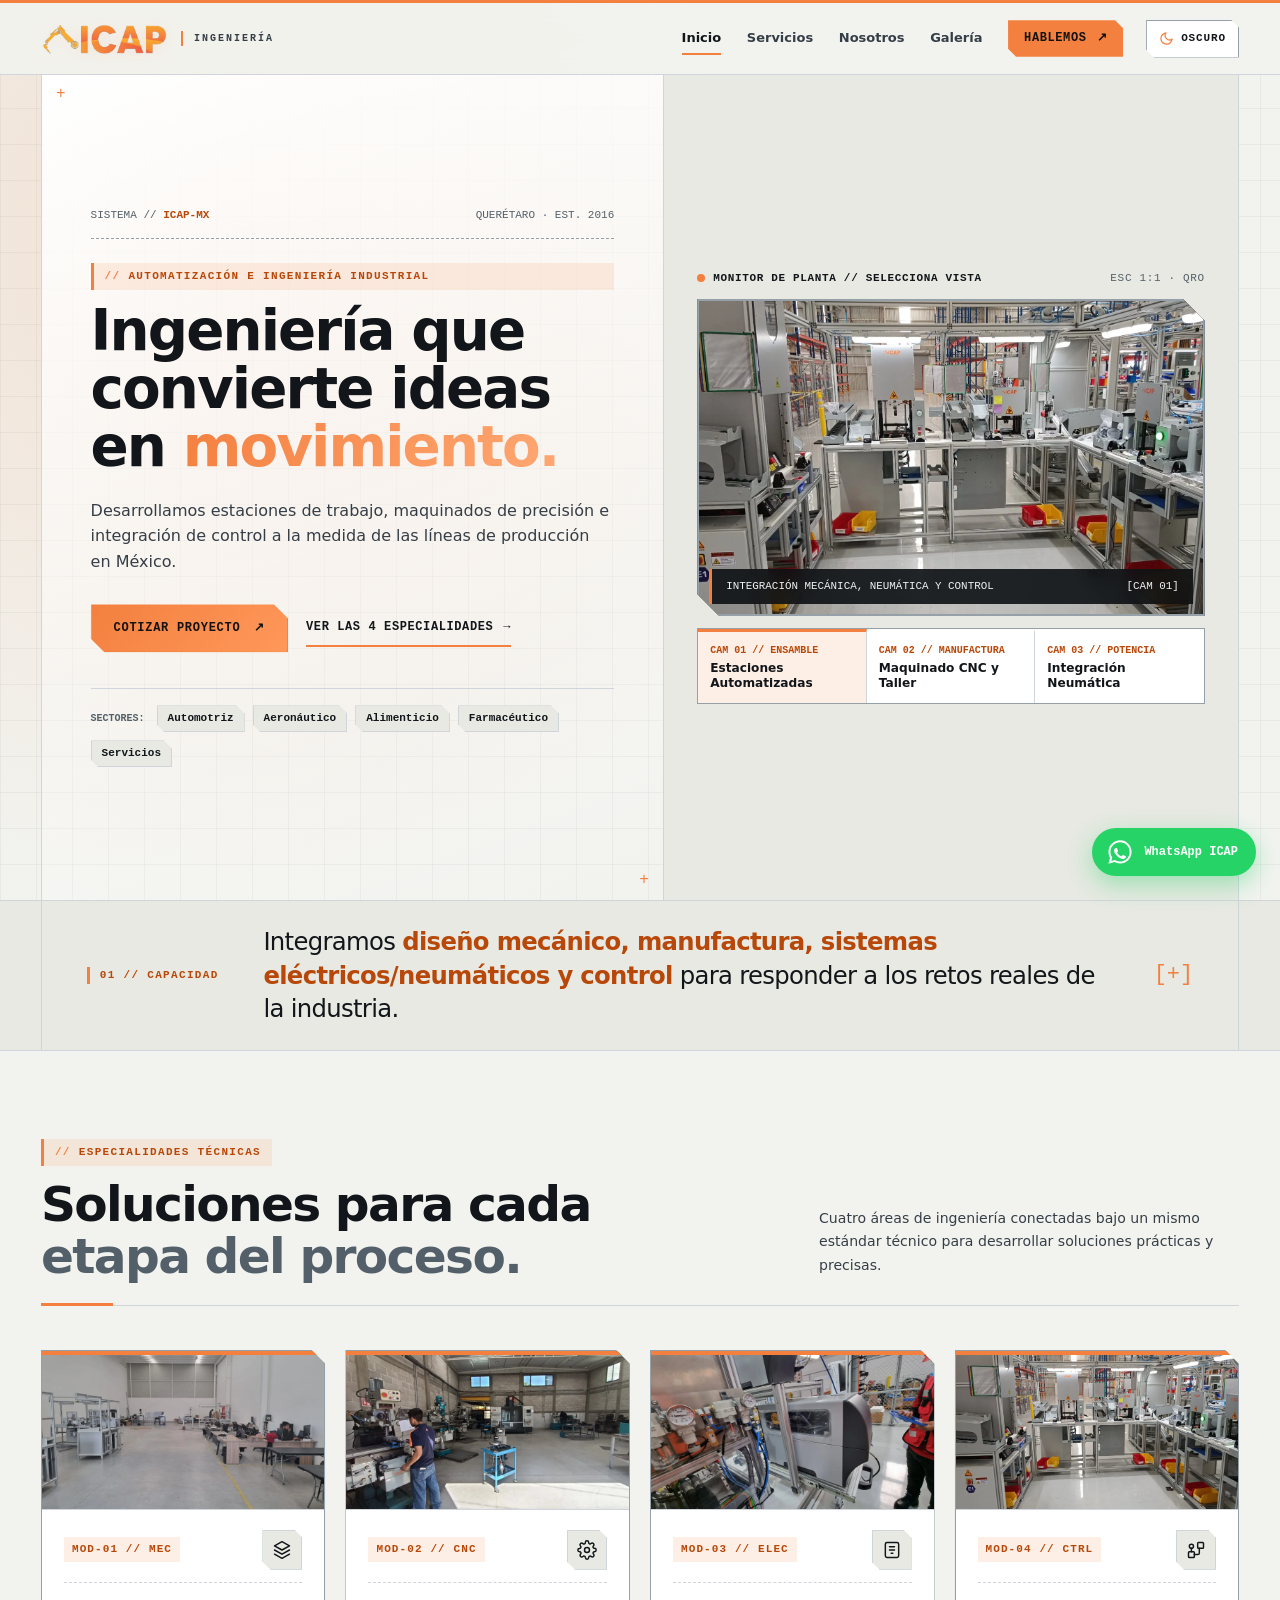
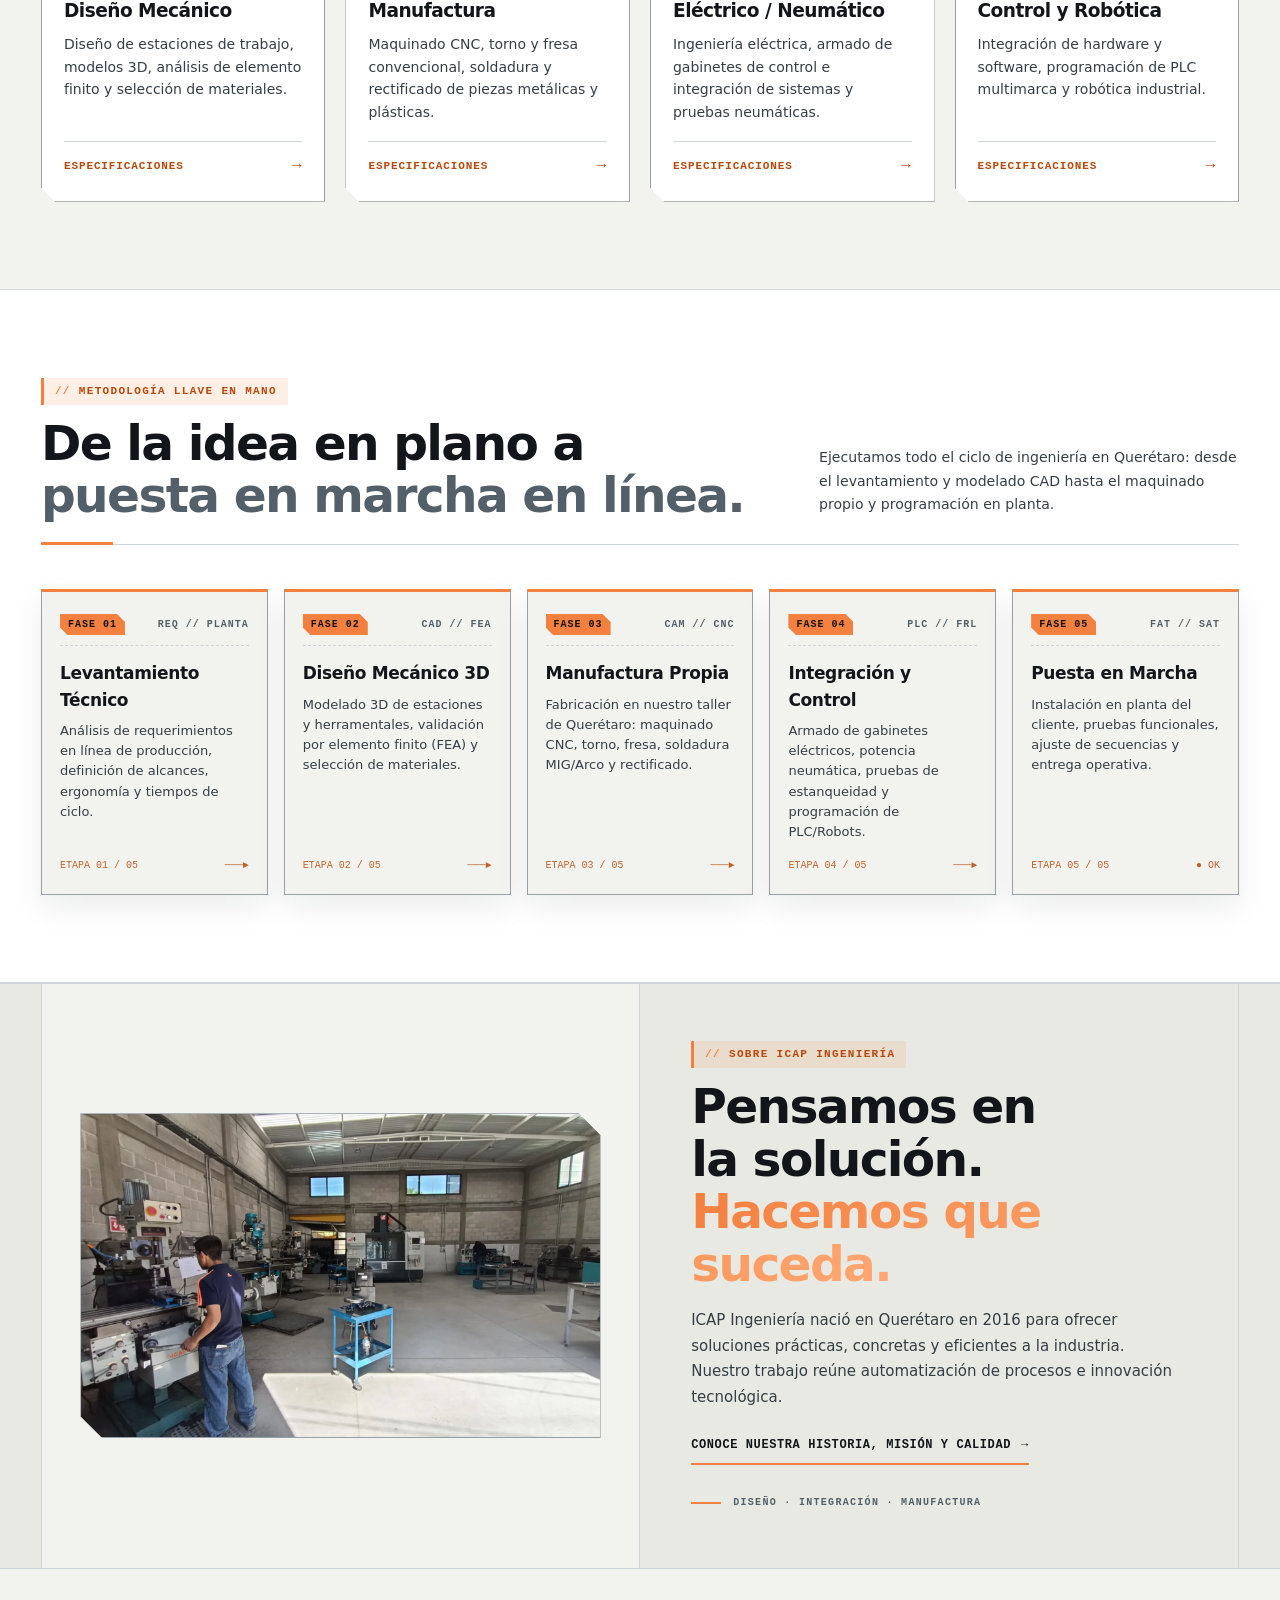
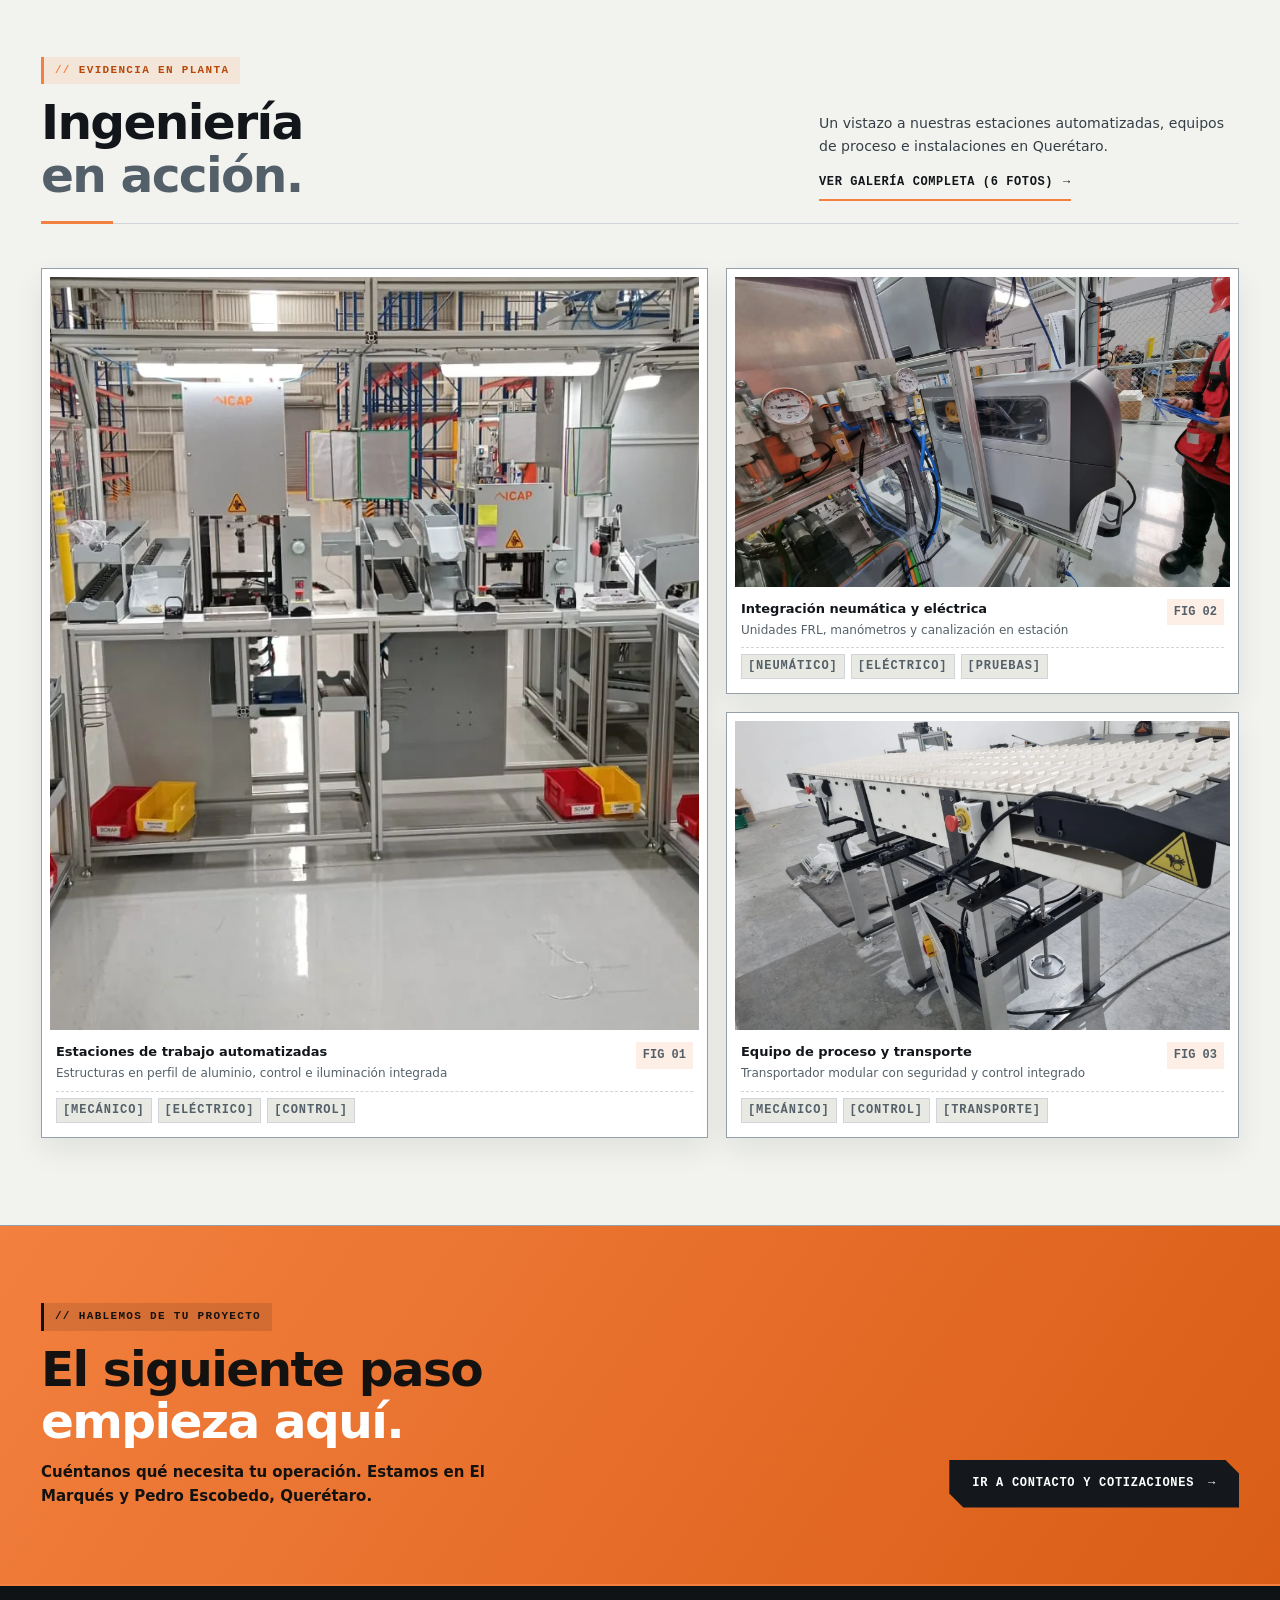
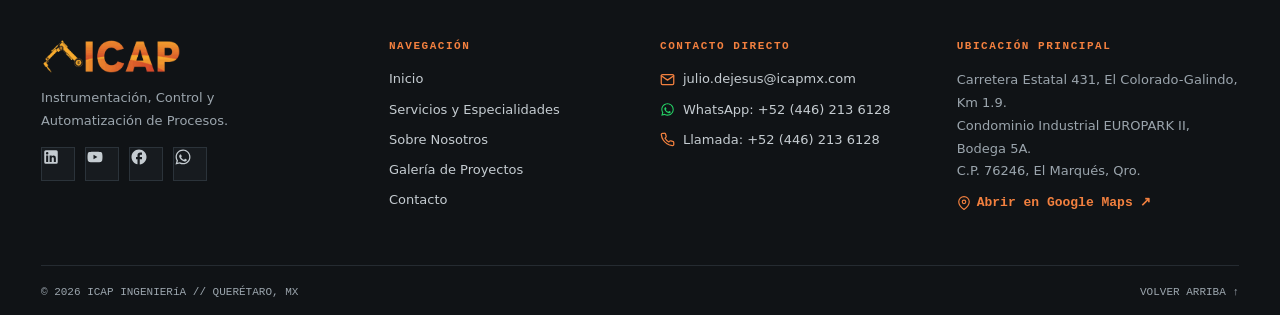
==== maqueta-html/index.html @ e4604167 "feat: reestructuracion completa, tema y plugin wordpress, maqueta html y deploy para github pages" ====
<!doctype html>
<html lang="es-MX" data-theme="light">
<head>
  <meta charset="utf-8">
  <meta name="viewport" content="width=device-width, initial-scale=1">
  <meta name="theme-color" content="#f2f3ef">
  <meta name="description" content="ICAP Ingeniería desarrolla soluciones de automatización e ingeniería industrial en Querétaro: diseño mecánico, manufactura, eléctrico y neumático, y control.">
  <meta property="og:type" content="website">
  <meta property="og:locale" content="es_MX">
  <meta property="og:title" content="ICAP Ingeniería | Automatización e ingeniería industrial">
  <meta property="og:description" content="ICAP Ingeniería desarrolla soluciones de automatización e ingeniería industrial en Querétaro: diseño mecánico, manufactura, eléctrico y neumático, y control.">
  <meta property="og:image" content="../assets/img/taller.webp">
  <title>ICAP Ingeniería | Automatización e ingeniería industrial</title>
  <link rel="icon" type="image/png" sizes="128x128" href="../assets/img/favicon.png?v=2">
  <link rel="shortcut icon" href="../assets/img/favicon.ico?v=2">
  <link rel="apple-touch-icon" sizes="180x180" href="../assets/img/apple-touch-icon.png?v=2">
    <link rel="preload" as="image" href="../assets/img/taller.webp">
    <script>
    (function () {
      try {
        var saved = localStorage.getItem('icap-theme');
        var prefersDark = window.matchMedia('(prefers-color-scheme: dark)').matches;
        var theme = saved === 'dark' || saved === 'light' ? saved : (prefersDark ? 'dark' : 'light');
        document.documentElement.setAttribute('data-theme', theme);
      } catch (e) {}
    })();
  </script>
  <link rel="stylesheet" href="../assets/css/styles.css">
  <script src="../assets/js/script.js" defer></script>
    <script type="application/ld+json">{"@context":"https://schema.org","@graph":[{"@type":"ProfessionalService","@id":"https://icapmx.com/#organization","name":"ICAP Ingeniería S.A. DE C.V.","alternateName":"ICAP Instrumentación, Control y Automatización de Procesos","url":"https://icapmx.com/","logo":"https://icapmx.com/assets/img/ICAP_LOGO_clean.png","image":"https://icapmx.com/assets/img/taller.webp","foundingDate":"2016","email":"julio.dejesus@icapmx.com","telephone":"+524462136128","address":{"@type":"PostalAddress","streetAddress":"Carretera Estatal 431, El Colorado-Galindo, Km 1.9, Condominio Industrial EUROPARK II, Bodega 5A","addressLocality":"El Marqués","addressRegion":"Querétaro","postalCode":"76246","addressCountry":"MX"},"geo":{"@type":"GeoCoordinates","latitude":20.5585749,"longitude":-100.2688614},"department":[{"@type":"LocalBusiness","name":"ICAP Ingeniería — Taller de Maquinados Pedro Escobedo","telephone":"+524462136128","address":{"@type":"PostalAddress","addressLocality":"Pedro Escobedo","addressRegion":"Querétaro","addressCountry":"MX"},"geo":{"@type":"GeoCoordinates","latitude":20.490902,"longitude":-100.185883}}],"sameAs":["https://mx.linkedin.com/company/icap-ingenier%C3%ADa-mx","https://www.youtube.com/@icapmx9679","https://www.facebook.com/ICAP.Queretaro/"],"knowsAbout":["Diseño Mecánico Industrial","Análisis de Elemento Finito (FEA)","Maquinado CNC y Convencional","Ingeniería Eléctrica y Neumática","Programación de PLC y Robótica Industrial"]}]}</script>
</head>
<body>
  <a class="skip-link" href="#contenido">Ir al contenido principal</a>

  <header class="site-header" id="site-header">
    <div class="shell header-inner">
      <a class="brand" href="index.html" aria-label="ICAP Ingeniería, ir al inicio">
        <img src="../assets/img/ICAP_LOGO_clean.png" width="389" height="95" alt="ICAP">
        <span>INGENIERÍA</span>
      </a>
      <div class="header-controls">
        <nav class="main-nav" id="nav-principal" aria-label="Navegación principal">
          <a href="index.html" aria-current="page">Inicio</a>
          <a href="servicios.html">Servicios</a>
          <a href="nosotros.html">Nosotros</a>
          <a href="galeria.html">Galería</a>
          <a class="nav-contact" href="contacto.html">Hablemos <span aria-hidden="true">↗</span></a>
        </nav>
        <button class="theme-toggle" id="theme-toggle" type="button" aria-label="Cambiar modo de color" aria-pressed="false">
          <svg class="theme-icon-sun" viewBox="0 0 24 24" fill="none" stroke-width="2" stroke-linecap="round" stroke-linejoin="round" aria-hidden="true">
            <circle cx="12" cy="12" r="5"></circle>
            <line x1="12" y1="1" x2="12" y2="3"></line>
            <line x1="12" y1="21" x2="12" y2="23"></line>
            <line x1="4.22" y1="4.22" x2="5.64" y2="5.64"></line>
            <line x1="18.36" y1="18.36" x2="19.78" y2="19.78"></line>
            <line x1="1" y1="12" x2="3" y2="12"></line>
            <line x1="21" y1="12" x2="23" y2="12"></line>
            <line x1="4.22" y1="19.78" x2="5.64" y2="18.36"></line>
            <line x1="18.36" y1="5.64" x2="19.78" y2="4.22"></line>
          </svg>
          <svg class="theme-icon-moon" viewBox="0 0 24 24" fill="none" stroke-width="2" stroke-linecap="round" stroke-linejoin="round" aria-hidden="true">
            <path d="M21 12.79A9 9 0 1 1 11.21 3 7 7 0 0 0 21 12.79z"></path>
          </svg>
          <span id="theme-label">Oscuro</span>
        </button>
        <button class="menu-toggle" type="button" aria-controls="nav-principal" aria-expanded="false" aria-label="Abrir menú de navegación">
          <span></span><span></span><span></span>
        </button>
      </div>
    </div>
  </header>

  <main id="contenido">
    <section class="hero" id="inicio" aria-labelledby="hero-title">
      <div class="shell hero-grid-shell">
        <div class="hero-content">
          <div class="hero-meta-bar" aria-hidden="true">
            <span>SISTEMA // <strong>ICAP-MX</strong></span>
            <span>QUERÉTARO · EST. 2016</span>
          </div>
          <p class="eyebrow">AUTOMATIZACIÓN E INGENIERÍA INDUSTRIAL</p>
          <h1 id="hero-title">Ingeniería que<br>convierte ideas<br>en <em>movimiento.</em></h1>
          <p class="hero-lead">Desarrollamos estaciones de trabajo, maquinados de precisión e integración de control a la medida de las líneas de producción en México.</p>
          <div class="hero-actions">
            <a class="button button-orange" href="contacto.html">Cotizar proyecto <span aria-hidden="true">↗</span></a>
            <a class="text-link" href="servicios.html">Ver las 4 especialidades <span aria-hidden="true">→</span></a>
          </div>
          <div class="hero-sector-chips" aria-label="Sectores industriales atendidos">
            <span>SECTORES:</span>
                          <strong class="sector-chip">Automotriz</strong>
                          <strong class="sector-chip">Aeronáutico</strong>
                          <strong class="sector-chip">Alimenticio</strong>
                          <strong class="sector-chip">Farmacéutico</strong>
                          <strong class="sector-chip">Servicios</strong>
                      </div>
        </div>

        <div class="hero-viewport">
          <div class="viewport-header" aria-hidden="true">
            <span class="viewport-status">MONITOR DE PLANTA // SELECCIONA VISTA</span>
            <span>ESC 1:1 · QRO</span>
          </div>
          <div class="viewport-frame">
            <img id="hero-viewport-img" src="../assets/img/taller.webp" width="1599" height="899" fetchpriority="high" alt="Línea de estaciones de trabajo automatizadas desarrolladas por ICAP Ingeniería">
            <div class="viewport-overlay-tag" aria-hidden="true">
              <span id="hero-viewport-caption">INTEGRACIÓN MECÁNICA, NEUMÁTICA Y CONTROL</span>
              <span id="hero-viewport-code">[CAM 01]</span>
            </div>
          </div>
          <div class="viewport-specs" role="tablist" aria-label="Cambiar fotografía del visor principal">
            <button type="button" class="viewport-spec-item is-active" data-hero-src="../assets/img/taller.webp" data-hero-caption="INTEGRACIÓN MECÁNICA, NEUMÁTICA Y CONTROL" data-hero-code="[CAM 01]">
              <span>CAM 01 // ENSAMBLE</span>
              <strong>Estaciones Automatizadas</strong>
            </button>
            <button type="button" class="viewport-spec-item" data-hero-src="../assets/img/IngenieriaAutomatizacion.webp" data-hero-caption="TALLER DE MAQUINADOS CNC Y CONVENCIONAL" data-hero-code="[CAM 02]">
              <span>CAM 02 // MANUFACTURA</span>
              <strong>Maquinado CNC y Taller</strong>
            </button>
            <button type="button" class="viewport-spec-item" data-hero-src="../assets/img/IngenieriaManufactura.webp" data-hero-caption="UNIDADES DE MANTENIMIENTO Y PRUEBAS NEUMÁTICAS" data-hero-code="[CAM 03]">
              <span>CAM 03 // POTENCIA</span>
              <strong>Integración Neumática</strong>
            </button>
          </div>
        </div>
      </div>
    </section>

    <section class="intro-band" aria-label="Presentación">
      <div class="shell intro-band-inner">
        <span class="section-index">01 // CAPACIDAD</span>
        <p>Integramos <strong>diseño mecánico, manufactura, sistemas eléctricos/neumáticos y control</strong> para responder a los retos reales de la industria.</p>
        <span class="intro-mark" aria-hidden="true">[+]</span>
      </div>
    </section>

    <section class="section services" id="servicios" aria-labelledby="services-title">
      <div class="shell">
        <div class="section-heading">
          <div>
            <p class="eyebrow">ESPECIALIDADES TÉCNICAS</p>
            <h2 id="services-title">Soluciones para cada<br><span>etapa del proceso.</span></h2>
          </div>
          <p>Cuatro áreas de ingeniería conectadas bajo un mismo estándar técnico para desarrollar soluciones prácticas y precisas.</p>
        </div>

        <div class="service-grid">
                    <article class="service-card">
            <div class="service-card-thumb">
              <img src="../assets/img/IngenieriaMecanica.webp" width="800" height="450" loading="lazy" alt="Nave de ingeniería y diseño de estaciones de trabajo en ICAP">
            </div>
            <div class="service-card-body">
              <div class="service-card-top">
                <span class="service-number">MOD-01 // MEC</span>
                <span class="service-icon" aria-hidden="true">
                  <svg viewBox="0 0 24 24" width="20" height="20" fill="none" stroke="currentColor" stroke-width="1.75" stroke-linecap="round" stroke-linejoin="round">
                    <path d="M12 2L3 7l9 5 9-5-9-5z"/><path d="M3 17l9 5 9-5"/><path d="M3 12l9 5 9-5"/>                  </svg>
                </span>
              </div>
              <h3>Diseño Mecánico</h3>
              <p>Diseño de estaciones de trabajo, modelos 3D, análisis de elemento finito y selección de materiales.</p>
              <a class="service-link" href="servicios.html#mecanico" aria-label="Ver detalles de Diseño Mecánico">
                <span>Especificaciones</span>
                <span class="card-arrow" aria-hidden="true">→</span>
              </a>
            </div>
          </article>
                    <article class="service-card">
            <div class="service-card-thumb">
              <img src="../assets/img/IngenieriaAutomatizacion.webp" width="800" height="450" loading="lazy" alt="Taller de maquinados de ICAP con equipos CNC y convencionales">
            </div>
            <div class="service-card-body">
              <div class="service-card-top">
                <span class="service-number">MOD-02 // CNC</span>
                <span class="service-icon" aria-hidden="true">
                  <svg viewBox="0 0 24 24" width="20" height="20" fill="none" stroke="currentColor" stroke-width="1.75" stroke-linecap="round" stroke-linejoin="round">
                    <circle cx="12" cy="12" r="3"/><path d="M19.4 15a1.65 1.65 0 0 0 .33 1.82l.06.06a2 2 0 1 1-2.83 2.83l-.06-.06a1.65 1.65 0 0 0-1.82-.33 1.65 1.65 0 0 0-1 1.51V21a2 2 0 1 1-4 0v-.09A1.65 1.65 0 0 0 9 19.4a1.65 1.65 0 0 0-1.82.33l-.06.06a2 2 0 1 1-2.83-2.83l.06-.06a1.65 1.65 0 0 0 .33-1.82 1.65 1.65 0 0 0-1.51-1H3a2 2 0 1 1 0-4h.09A1.65 1.65 0 0 0 4.6 9a1.65 1.65 0 0 0-.33-1.82l-.06-.06a2 2 0 1 1 2.83-2.83l.06.06a1.65 1.65 0 0 0 1.82.33H9a1.65 1.65 0 0 0 1-1.51V3a2 2 0 1 1 4 0v.09a1.65 1.65 0 0 0 1 1.51 1.65 1.65 0 0 0 1.82-.33l.06-.06a2 2 0 1 1 2.83 2.83l-.06.06a1.65 1.65 0 0 0-.33 1.82V9c.26.6.77 1.05 1.51 1H21a2 2 0 1 1 0 4h-.09c-.74.05-1.25.4-1.51 1z"/>                  </svg>
                </span>
              </div>
              <h3>Manufactura</h3>
              <p>Maquinado CNC, torno y fresa convencional, soldadura y rectificado de piezas metálicas y plásticas.</p>
              <a class="service-link" href="servicios.html#manufactura" aria-label="Ver detalles de Manufactura">
                <span>Especificaciones</span>
                <span class="card-arrow" aria-hidden="true">→</span>
              </a>
            </div>
          </article>
                    <article class="service-card">
            <div class="service-card-thumb">
              <img src="../assets/img/IngenieriaManufactura.webp" width="800" height="450" loading="lazy" alt="Integración neumática y eléctrica con manómetros y unidades de mantenimiento">
            </div>
            <div class="service-card-body">
              <div class="service-card-top">
                <span class="service-number">MOD-03 // ELEC</span>
                <span class="service-icon" aria-hidden="true">
                  <svg viewBox="0 0 24 24" width="20" height="20" fill="none" stroke="currentColor" stroke-width="1.75" stroke-linecap="round" stroke-linejoin="round">
                    <rect x="4" y="3" width="16" height="18" rx="2"/><path d="M9 8h6"/><path d="M9 12h6"/><path d="M11 16h2"/>                  </svg>
                </span>
              </div>
              <h3>Eléctrico / Neumático</h3>
              <p>Ingeniería eléctrica, armado de gabinetes de control e integración de sistemas y pruebas neumáticas.</p>
              <a class="service-link" href="servicios.html#electrico" aria-label="Ver detalles de Eléctrico / Neumático">
                <span>Especificaciones</span>
                <span class="card-arrow" aria-hidden="true">→</span>
              </a>
            </div>
          </article>
                    <article class="service-card">
            <div class="service-card-thumb">
              <img src="../assets/img/taller.webp" width="800" height="450" loading="lazy" alt="Línea de estaciones automatizadas con paneles de control ICAP">
            </div>
            <div class="service-card-body">
              <div class="service-card-top">
                <span class="service-number">MOD-04 // CTRL</span>
                <span class="service-icon" aria-hidden="true">
                  <svg viewBox="0 0 24 24" width="20" height="20" fill="none" stroke="currentColor" stroke-width="1.75" stroke-linecap="round" stroke-linejoin="round">
                    <rect x="3" y="14" width="7" height="7" rx="1"/><rect x="14" y="3" width="7" height="7" rx="1"/><path d="M10 17.5h4a2 2 0 0 0 2-2V10"/><circle cx="6.5" cy="7.5" r="2.5"/><path d="M6.5 10v4"/>                  </svg>
                </span>
              </div>
              <h3>Control y Robótica</h3>
              <p>Integración de hardware y software, programación de PLC multimarca y robótica industrial.</p>
              <a class="service-link" href="servicios.html#control" aria-label="Ver detalles de Control y Robótica">
                <span>Especificaciones</span>
                <span class="card-arrow" aria-hidden="true">→</span>
              </a>
            </div>
          </article>
                  </div>
      </div>
    </section>

    <section class="section process-section" id="proceso" aria-labelledby="process-title">
      <div class="shell">
        <div class="section-heading">
          <div>
            <p class="eyebrow">METODOLOGÍA LLAVE EN MANO</p>
            <h2 id="process-title">De la idea en plano a<br><span>puesta en marcha en línea.</span></h2>
          </div>
          <p>Ejecutamos todo el ciclo de ingeniería en Querétaro: desde el levantamiento y modelado CAD hasta el maquinado propio y programación en planta.</p>
        </div>

        <div class="process-timeline">
                    <article class="process-step">
            <div>
              <div class="process-step-meta">
                <span class="process-step-num">FASE 01</span>
                <span class="process-step-code">REQ // PLANTA</span>
              </div>
              <h3>Levantamiento Técnico</h3>
              <p>Análisis de requerimientos en línea de producción, definición de alcances, ergonomía y tiempos de ciclo.</p>
            </div>
            <div class="process-step-connector" aria-hidden="true">
              <span>ETAPA 01 / 05</span>
              <span>───►</span>
            </div>
          </article>
                    <article class="process-step">
            <div>
              <div class="process-step-meta">
                <span class="process-step-num">FASE 02</span>
                <span class="process-step-code">CAD // FEA</span>
              </div>
              <h3>Diseño Mecánico 3D</h3>
              <p>Modelado 3D de estaciones y herramentales, validación por elemento finito (FEA) y selección de materiales.</p>
            </div>
            <div class="process-step-connector" aria-hidden="true">
              <span>ETAPA 02 / 05</span>
              <span>───►</span>
            </div>
          </article>
                    <article class="process-step">
            <div>
              <div class="process-step-meta">
                <span class="process-step-num">FASE 03</span>
                <span class="process-step-code">CAM // CNC</span>
              </div>
              <h3>Manufactura Propia</h3>
              <p>Fabricación en nuestro taller de Querétaro: maquinado CNC, torno, fresa, soldadura MIG/Arco y rectificado.</p>
            </div>
            <div class="process-step-connector" aria-hidden="true">
              <span>ETAPA 03 / 05</span>
              <span>───►</span>
            </div>
          </article>
                    <article class="process-step">
            <div>
              <div class="process-step-meta">
                <span class="process-step-num">FASE 04</span>
                <span class="process-step-code">PLC // FRL</span>
              </div>
              <h3>Integración y Control</h3>
              <p>Armado de gabinetes eléctricos, potencia neumática, pruebas de estanqueidad y programación de PLC/Robots.</p>
            </div>
            <div class="process-step-connector" aria-hidden="true">
              <span>ETAPA 04 / 05</span>
              <span>───►</span>
            </div>
          </article>
                    <article class="process-step">
            <div>
              <div class="process-step-meta">
                <span class="process-step-num">FASE 05</span>
                <span class="process-step-code">FAT // SAT</span>
              </div>
              <h3>Puesta en Marcha</h3>
              <p>Instalación en planta del cliente, pruebas funcionales, ajuste de secuencias y entrega operativa.</p>
            </div>
            <div class="process-step-connector" aria-hidden="true">
              <span>ETAPA 05 / 05</span>
              <span>● OK</span>
            </div>
          </article>
                  </div>
      </div>
    </section>

    <section class="about" id="nosotros" aria-labelledby="about-title">
      <div class="shell about-top">
        <div class="about-photo">
          <img src="../assets/img/IngenieriaAutomatizacion.webp" width="1600" height="1200" loading="lazy" alt="Área de maquinados de ICAP con equipo y personal en operación">
        </div>
        <div class="about-copy">
          <p class="eyebrow">SOBRE ICAP INGENIERÍA</p>
          <h2 id="about-title">Pensamos en<br>la solución.<br><em>Hacemos que suceda.</em></h2>
          <p>ICAP Ingeniería nació en Querétaro en 2016 para ofrecer soluciones prácticas, concretas y eficientes a la industria. Nuestro trabajo reúne automatización de procesos e innovación tecnológica.</p>
          <a class="text-link" href="nosotros.html">Conoce nuestra historia, misión y calidad <span aria-hidden="true">→</span></a>
          <div class="about-detail" aria-hidden="true">
            <span class="detail-line"></span>
            <span>DISEÑO · INTEGRACIÓN · MANUFACTURA</span>
          </div>
        </div>
      </div>
    </section>

    <section class="section gallery" id="galeria" aria-labelledby="gallery-title">
      <div class="shell">
        <div class="section-heading gallery-heading">
          <div>
            <p class="eyebrow">EVIDENCIA EN PLANTA</p>
            <h2 id="gallery-title">Ingeniería<br><span>en acción.</span></h2>
          </div>
          <div>
            <p>Un vistazo a nuestras estaciones automatizadas, equipos de proceso e instalaciones en Querétaro.</p>
            <a class="text-link" href="galeria.html">Ver galería completa (6 fotos) <span aria-hidden="true">→</span></a>
          </div>
        </div>

        <div class="gallery-grid gallery-grid-preview">
                    <figure class="gallery-item gallery-feature">
            <a href="galeria.html" class="gallery-trigger" aria-label="Ver en galería: Estaciones de trabajo automatizadas">
              <img src="../assets/img/taller.webp" width="1600" height="1200" loading="lazy" alt="Línea de estaciones automatizadas con estructuras de aluminio y paneles de control ICAP">
              <span class="gallery-zoom-badge" aria-hidden="true">ABRIR GALERÍA →</span>
            </a>
            <figcaption>
              <div class="gallery-caption-top">
                <div>
                  <strong>Estaciones de trabajo automatizadas</strong>
                  <span>Estructuras en perfil de aluminio, control e iluminación integrada</span>
                </div>
                <span class="gallery-count">FIG 01</span>
              </div>
                            <div class="gallery-tags" aria-label="Especialidades aplicadas">
                                  <span class="gallery-tag">[MECÁNICO]</span>
                                  <span class="gallery-tag">[ELÉCTRICO]</span>
                                  <span class="gallery-tag">[CONTROL]</span>
                              </div>
                          </figcaption>
          </figure>
                    <figure class="gallery-item">
            <a href="galeria.html" class="gallery-trigger" aria-label="Ver en galería: Integración neumática y eléctrica">
              <img src="../assets/img/IngenieriaManufactura.webp" width="1600" height="1200" loading="lazy" alt="Detalle de estación industrial con manómetros, unidades de mantenimiento neumático y cableado estructurado">
              <span class="gallery-zoom-badge" aria-hidden="true">ABRIR GALERÍA →</span>
            </a>
            <figcaption>
              <div class="gallery-caption-top">
                <div>
                  <strong>Integración neumática y eléctrica</strong>
                  <span>Unidades FRL, manómetros y canalización en estación</span>
                </div>
                <span class="gallery-count">FIG 02</span>
              </div>
                            <div class="gallery-tags" aria-label="Especialidades aplicadas">
                                  <span class="gallery-tag">[NEUMÁTICO]</span>
                                  <span class="gallery-tag">[ELÉCTRICO]</span>
                                  <span class="gallery-tag">[PRUEBAS]</span>
                              </div>
                          </figcaption>
          </figure>
                    <figure class="gallery-item">
            <a href="galeria.html" class="gallery-trigger" aria-label="Ver en galería: Equipo de proceso y transporte">
              <img src="../assets/img/galeria-5.webp" width="1600" height="1200" loading="lazy" alt="Banda transportadora industrial con paro de emergencia y gabinete inferior fotografiada en planta">
              <span class="gallery-zoom-badge" aria-hidden="true">ABRIR GALERÍA →</span>
            </a>
            <figcaption>
              <div class="gallery-caption-top">
                <div>
                  <strong>Equipo de proceso y transporte</strong>
                  <span>Transportador modular con seguridad y control integrado</span>
                </div>
                <span class="gallery-count">FIG 03</span>
              </div>
                            <div class="gallery-tags" aria-label="Especialidades aplicadas">
                                  <span class="gallery-tag">[MECÁNICO]</span>
                                  <span class="gallery-tag">[CONTROL]</span>
                                  <span class="gallery-tag">[TRANSPORTE]</span>
                              </div>
                          </figcaption>
          </figure>
                  </div>
      </div>
    </section>

    <section class="cta-banner" aria-labelledby="cta-title">
      <div class="shell cta-banner-inner">
        <div>
          <p class="eyebrow">HABLEMOS DE TU PROYECTO</p>
          <h2 id="cta-title">El siguiente paso<br><em>empieza aquí.</em></h2>
          <p>Cuéntanos qué necesita tu operación. Estamos en El Marqués y Pedro Escobedo, Querétaro.</p>
        </div>
        <a class="button button-dark" href="contacto.html">Ir a Contacto y Cotizaciones <span aria-hidden="true">→</span></a>
      </div>
    </section>
  </main>

  <footer class="site-footer">
    <div class="shell footer-main">
      <div class="footer-brand">
        <img src="../assets/img/ICAP_LOGO_clean.png" width="389" height="95" loading="lazy" alt="ICAP Ingeniería">
        <p>Instrumentación, Control y<br>Automatización de Procesos.</p>
        <div class="footer-socials" aria-label="Redes sociales y canales oficiales de ICAP">
          <a href="https://mx.linkedin.com/company/icap-ingenier%C3%ADa-mx" target="_blank" rel="noopener noreferrer" aria-label="LinkedIn de ICAP Ingeniería" title="LinkedIn">
            <svg viewBox="0 0 24 24" width="18" height="18" fill="currentColor" aria-hidden="true"><path d="M19 3a2 2 0 0 1 2 2v14a2 2 0 0 1-2 2H5a2 2 0 0 1-2-2V5a2 2 0 0 1 2-2h14m-.5 15.5v-5.3a3.26 3.26 0 0 0-3.26-3.26c-.85 0-1.84.52-2.28 1.3v-1.11h-2.79v8.37h2.79v-4.93c0-.77.62-1.4 1.39-1.4a1.4 1.4 0 0 1 1.4 1.4v4.93h2.75M6.88 8.56a1.68 1.68 0 0 0 1.68-1.68c0-.93-.75-1.69-1.68-1.69a1.69 1.69 0 0 0-1.69 1.69c0 .93.76 1.68 1.69 1.68m1.39 9.94v-8.37H5.5v8.37h2.77z"/></svg>
          </a>
          <a href="https://www.youtube.com/@icapmx9679" target="_blank" rel="noopener noreferrer" aria-label="Canal de YouTube de ICAP Ingeniería" title="YouTube">
            <svg viewBox="0 0 24 24" width="18" height="18" fill="currentColor" aria-hidden="true"><path d="M21.58 7.19a2.5 2.5 0 0 0-1.76-1.77C18.26 5 12 5 12 5s-6.26 0-7.82.42A2.5 2.5 0 0 0 2.42 7.2 26.24 26.24 0 0 0 2 12a26.24 26.24 0 0 0 .42 4.81 2.5 2.5 0 0 0 1.76 1.77C5.74 19 12 19 12 19s6.26 0 7.82-.42a2.5 2.5 0 0 0 1.76-1.77c.28-1.57.42-3.19.42-4.81 0-1.62-.14-3.24-.42-4.81zM10 15V9l5.2 3-5.2 3z"/></svg>
          </a>
          <a href="https://www.facebook.com/ICAP.Queretaro/" target="_blank" rel="noopener noreferrer" aria-label="Página de Facebook de ICAP Ingeniería" title="Facebook">
            <svg viewBox="0 0 24 24" width="18" height="18" fill="currentColor" aria-hidden="true"><path d="M22 12c0-5.52-4.48-10-10-10S2 6.48 2 12c0 4.84 3.44 8.87 8 9.8V15H8v-3h2V9.5C10 7.57 11.57 6 13.5 6H16v3h-2c-.55 0-1 .45-1 1v2h3v3h-3v6.95c5.05-.5 9-4.76 9-9.95z"/></svg>
          </a>
          <a href="https://wa.me/524462136128?text=Hola%20ICAP%20Ingenier%C3%ADa%2C%20me%20gustar%C3%ADa%20solicitar%20informaci%C3%B3n%20sobre%20un%20proyecto." target="_blank" rel="noopener noreferrer" aria-label="WhatsApp directo con ICAP Ingeniería" title="WhatsApp" class="social-wa">
            <svg viewBox="0 0 24 24" width="18" height="18" fill="currentColor" aria-hidden="true"><path d="M12.04 2C6.58 2 2.13 6.45 2.13 11.91c0 1.75.46 3.45 1.32 4.95L2.05 22l5.25-1.38c1.45.79 3.08 1.21 4.74 1.21 5.46 0 9.91-4.45 9.91-9.91 0-2.65-1.03-5.14-2.9-7.01A9.82 9.82 0 0 0 12.04 2zm.01 1.67c2.2 0 4.26.86 5.82 2.42a8.23 8.23 0 0 1 2.41 5.83c0 4.54-3.7 8.24-8.24 8.24-1.44 0-2.85-.38-4.09-1.11l-.29-.17-3.12.82.83-3.04-.19-.3A8.2 8.2 0 0 1 3.8 11.9c0-4.54 3.7-8.23 8.25-8.23zm4.52 11.63c-.25-.13-1.47-.72-1.7-.81-.23-.08-.39-.13-.56.13-.17.25-.64.81-.79.97-.14.17-.29.19-.54.06-.25-.13-1.06-.39-2.02-1.25-.75-.67-1.26-1.5-1.4-1.75-.15-.25-.02-.39.11-.51.11-.11.25-.29.38-.44.12-.14.17-.25.25-.42.08-.17.04-.31-.02-.44-.06-.13-.56-1.35-.77-1.85-.2-.49-.41-.42-.56-.43h-.48c-.17 0-.44.06-.67.31-.23.25-.88.86-.88 2.1 0 1.24.9 2.44 1.03 2.61.12.17 1.77 2.7 4.29 3.79.6.26 1.07.41 1.43.53.6.19 1.15.16 1.58.1.48-.07 1.47-.6 1.68-1.18.21-.58.21-1.07.15-1.18-.06-.12-.22-.19-.47-.31z"/></svg>
          </a>
        </div>
      </div>
      <div>
        <h2>Navegación</h2>
        <a href="index.html">Inicio</a>
        <a href="servicios.html">Servicios y Especialidades</a>
        <a href="nosotros.html">Sobre Nosotros</a>
        <a href="galeria.html">Galería de Proyectos</a>
        <a href="contacto.html">Contacto</a>
      </div>
      <div>
        <h2>Contacto directo</h2>
        <a href="mailto:julio.dejesus@icapmx.com?subject=Consulta%20de%20proyecto%20-%20ICAP%20Ingenier%C3%ADa" class="footer-link-icon" title="Enviar correo">
          <svg viewBox="0 0 24 24" width="15" height="15" fill="none" stroke="currentColor" stroke-width="2" stroke-linecap="round" stroke-linejoin="round" aria-hidden="true"><path d="M4 4h16c1.1 0 2 .9 2 2v12c0 1.1-.9 2-2 2H4c-1.1 0-2-.9-2-2V6c0-1.1.9-2 2-2z"></path><polyline points="22,6 12,13 2,6"></polyline></svg>
          <span>julio.dejesus@icapmx.com</span>
        </a>
        <a href="https://wa.me/524462136128?text=Hola%20ICAP%20Ingenier%C3%ADa%2C%20me%20gustar%C3%ADa%20solicitar%20informaci%C3%B3n%20sobre%20un%20proyecto." target="_blank" rel="noopener noreferrer" class="footer-link-icon footer-link-wa" title="Escribir por WhatsApp">
          <svg viewBox="0 0 24 24" width="15" height="15" fill="currentColor" aria-hidden="true"><path d="M12.04 2C6.58 2 2.13 6.45 2.13 11.91c0 1.75.46 3.45 1.32 4.95L2.05 22l5.25-1.38c1.45.79 3.08 1.21 4.74 1.21 5.46 0 9.91-4.45 9.91-9.91 0-2.65-1.03-5.14-2.9-7.01A9.82 9.82 0 0 0 12.04 2zm.01 1.67c2.2 0 4.26.86 5.82 2.42a8.23 8.23 0 0 1 2.41 5.83c0 4.54-3.7 8.24-8.24 8.24-1.44 0-2.85-.38-4.09-1.11l-.29-.17-3.12.82.83-3.04-.19-.3A8.2 8.2 0 0 1 3.8 11.9c0-4.54 3.7-8.23 8.25-8.23zm4.52 11.63c-.25-.13-1.47-.72-1.7-.81-.23-.08-.39-.13-.56.13-.17.25-.64.81-.79.97-.14.17-.29.19-.54.06-.25-.13-1.06-.39-2.02-1.25-.75-.67-1.26-1.5-1.4-1.75-.15-.25-.02-.39.11-.51.11-.11.25-.29.38-.44.12-.14.17-.25.25-.42.08-.17.04-.31-.02-.44-.06-.13-.56-1.35-.77-1.85-.2-.49-.41-.42-.56-.43h-.48c-.17 0-.44.06-.67.31-.23.25-.88.86-.88 2.1 0 1.24.9 2.44 1.03 2.61.12.17 1.77 2.7 4.29 3.79.6.26 1.07.41 1.43.53.6.19 1.15.16 1.58.1.48-.07 1.47-.6 1.68-1.18.21-.58.21-1.07.15-1.18-.06-.12-.22-.19-.47-.31z"/></svg>
          <span>WhatsApp: +52 (446) 213 6128</span>
        </a>
        <a href="tel:+524462136128" class="footer-link-icon" title="Llamar">
          <svg viewBox="0 0 24 24" width="15" height="15" fill="none" stroke="currentColor" stroke-width="2" stroke-linecap="round" stroke-linejoin="round" aria-hidden="true"><path d="M22 16.92v3a2 2 0 0 1-2.18 2 19.79 19.79 0 0 1-8.63-3.07 19.5 19.5 0 0 1-6-6 19.79 19.79 0 0 1-3.07-8.67A2 2 0 0 1 4.11 2h3a2 2 0 0 1 2 1.72 12.84 12.84 0 0 0 .7 2.81 2 2 0 0 1-.45 2.11L8.09 9.91a16 16 0 0 0 6 6l1.27-1.27a2 2 0 0 1 2.11-.45 12.84 12.84 0 0 0 2.81.7A2 2 0 0 1 22 16.92z"></path></svg>
          <span>Llamada: +52 (446) 213 6128</span>
        </a>
      </div>
      <div>
        <h2>Ubicación principal</h2>
        <address>
          Carretera Estatal 431, El Colorado-Galindo, Km 1.9.<br>
          Condominio Industrial EUROPARK II, Bodega 5A.<br>
          C.P. 76246, El Marqués, Qro.
        </address>
        <a href="https://www.google.com.mx/maps/place/ICAP+Ingenier%C3%ADa+S.A.+DE+C.V./@20.5585749,-100.2714363,17z/data=!3m1!4b1!4m6!3m5!1s0x85d3436eb595a12f:0x61336c6be2883009!8m2!3d20.5585749!4d-100.2688614!16s%2Fg%2F11tf3g4ls_?entry=ttu" target="_blank" rel="noopener noreferrer" class="footer-link-maps" title="Ver ubicación en Google Maps">
          <svg viewBox="0 0 24 24" width="14" height="14" fill="none" stroke="currentColor" stroke-width="2" stroke-linecap="round" stroke-linejoin="round" aria-hidden="true"><path d="M21 10c0 7-9 13-9 13s-9-6-9-13a9 9 0 0 1 18 0z"></path><circle cx="12" cy="10" r="3"></circle></svg>
          <span>Abrir en Google Maps ↗</span>
        </a>
      </div>
    </div>
    <div class="shell footer-bottom">
      <span>© 2026 ICAP INGENIERíA // QUERÉTARO, MX</span>
      <a href="#contenido">VOLVER ARRIBA ↑</a>
    </div>
  </footer>

  <!-- Botón flotante directo de WhatsApp -->
  <a href="https://wa.me/524462136128?text=Hola%20ICAP%20Ingenier%C3%ADa%2C%20me%20gustar%C3%ADa%20solicitar%20informaci%C3%B3n%20sobre%20un%20proyecto." class="whatsapp-float" target="_blank" rel="noopener noreferrer" aria-label="Contactar a ICAP por WhatsApp">
    <svg viewBox="0 0 24 24" width="28" height="28" fill="currentColor" aria-hidden="true"><path d="M12.04 2C6.58 2 2.13 6.45 2.13 11.91c0 1.75.46 3.45 1.32 4.95L2.05 22l5.25-1.38c1.45.79 3.08 1.21 4.74 1.21 5.46 0 9.91-4.45 9.91-9.91 0-2.65-1.03-5.14-2.9-7.01A9.82 9.82 0 0 0 12.04 2zm.01 1.67c2.2 0 4.26.86 5.82 2.42a8.23 8.23 0 0 1 2.41 5.83c0 4.54-3.7 8.24-8.24 8.24-1.44 0-2.85-.38-4.09-1.11l-.29-.17-3.12.82.83-3.04-.19-.3A8.2 8.2 0 0 1 3.8 11.9c0-4.54 3.7-8.23 8.25-8.23zm4.52 11.63c-.25-.13-1.47-.72-1.7-.81-.23-.08-.39-.13-.56.13-.17.25-.64.81-.79.97-.14.17-.29.19-.54.06-.25-.13-1.06-.39-2.02-1.25-.75-.67-1.26-1.5-1.4-1.75-.15-.25-.02-.39.11-.51.11-.11.25-.29.38-.44.12-.14.17-.25.25-.42.08-.17.04-.31-.02-.44-.06-.13-.56-1.35-.77-1.85-.2-.49-.41-.42-.56-.43h-.48c-.17 0-.44.06-.67.31-.23.25-.88.86-.88 2.1 0 1.24.9 2.44 1.03 2.61.12.17 1.77 2.7 4.29 3.79.6.26 1.07.41 1.43.53.6.19 1.15.16 1.58.1.48-.07 1.47-.6 1.68-1.18.21-.58.21-1.07.15-1.18-.06-.12-.22-.19-.47-.31z"/></svg>
    <span class="whatsapp-float-label">WhatsApp ICAP</span>
  </a>
</body>
</html>
---- assets/css/styles.css ----
/* ==========================================================================
   ICAP INGENIERÍA — ÍNDICE MAESTRO DE HOJAS DE ESTILO (ARQUITECTURA MODULAR)
   ========================================================================== */

@import url("01-base-tokens.css");
@import url("02-layout-header-footer.css");
@import url("03-hero-portada.css");
@import url("04-servicios.css");
@import url("05-nosotros-galeria.css");
@import url("06-contacto.css");
@import url("07-responsive.css");
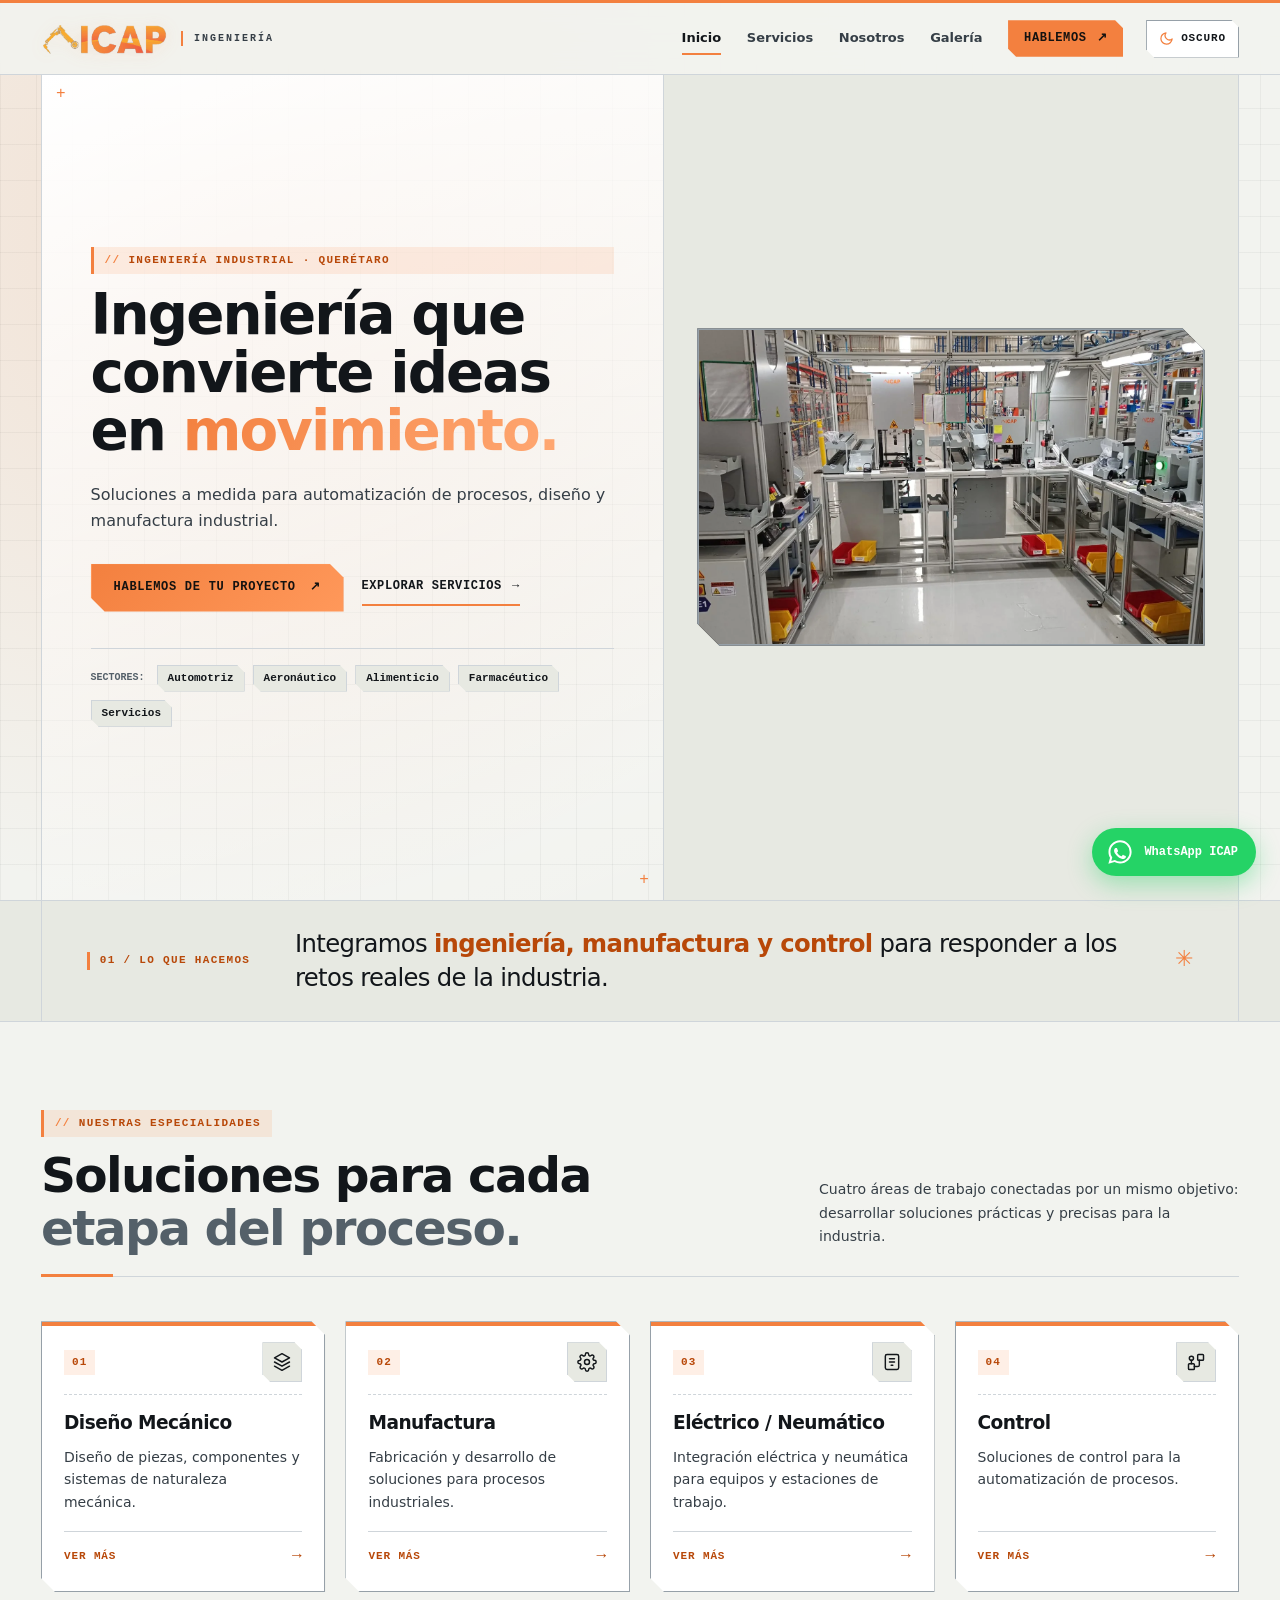
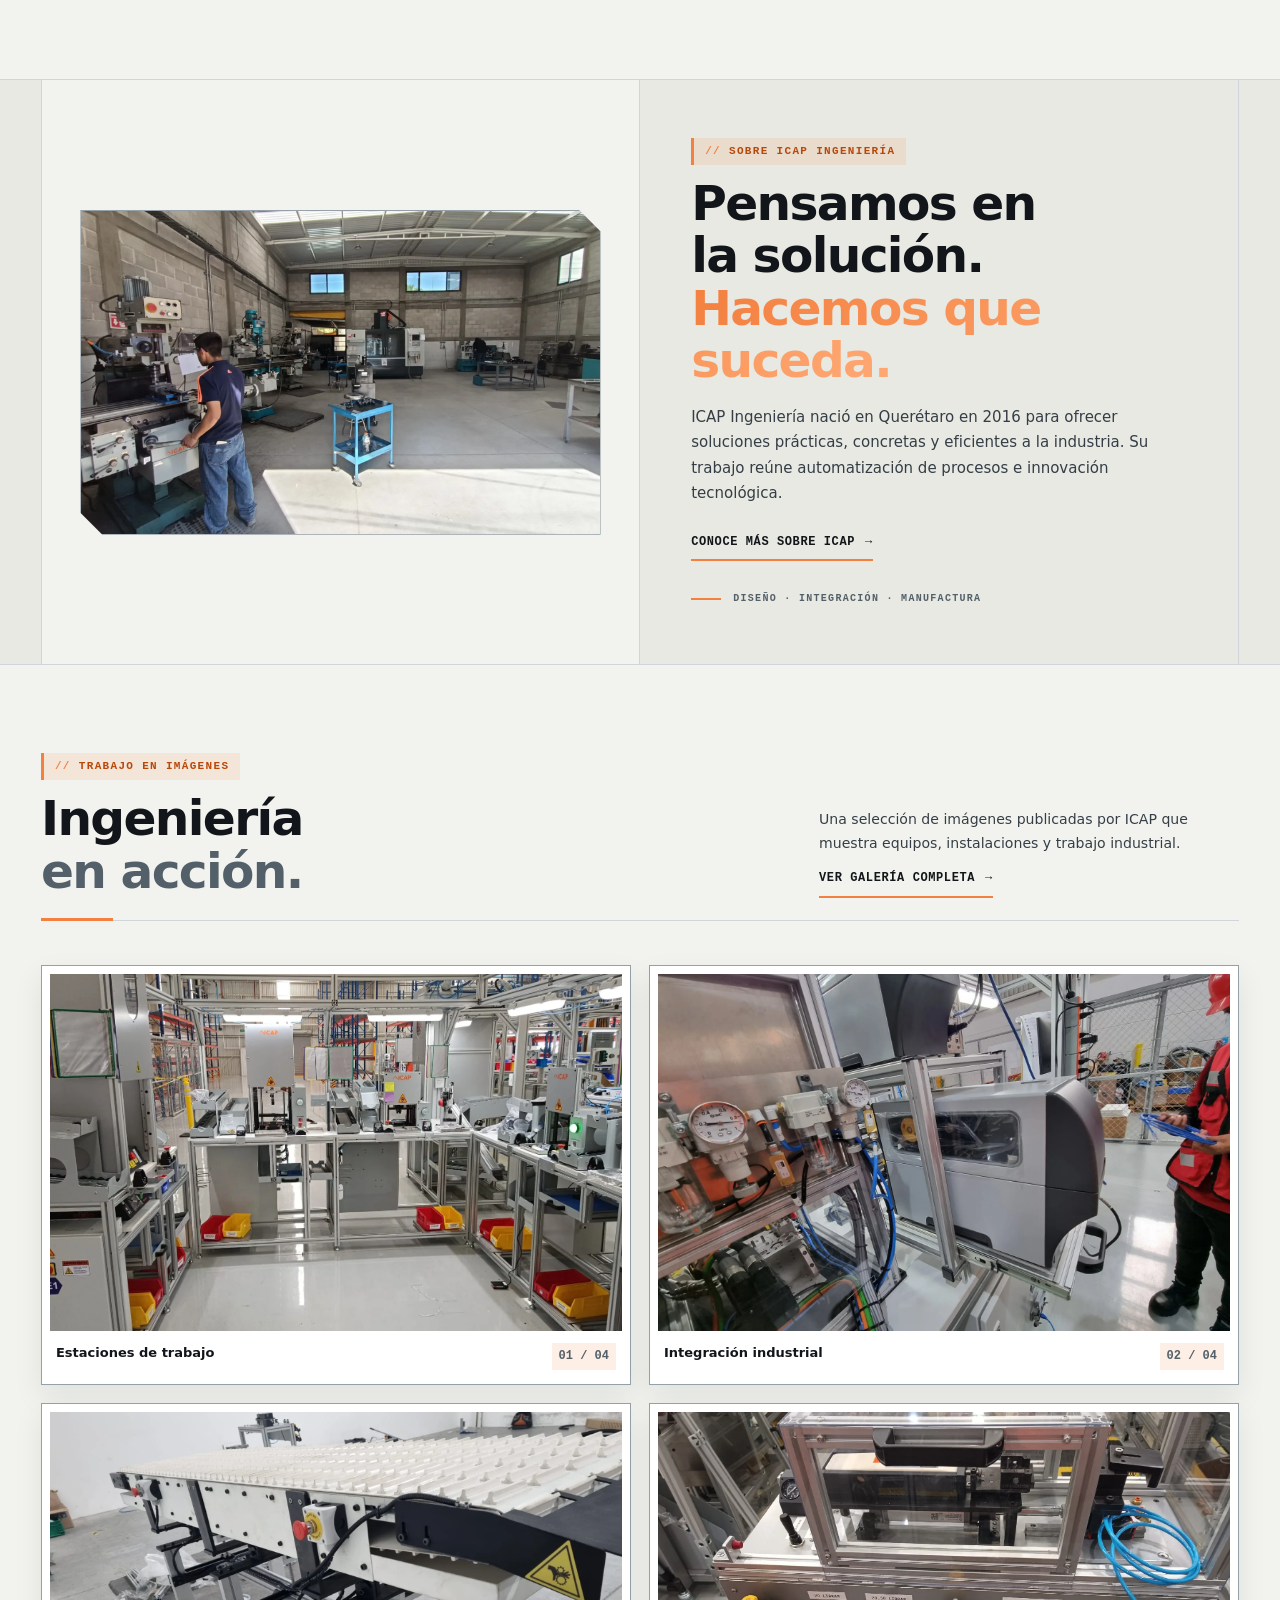
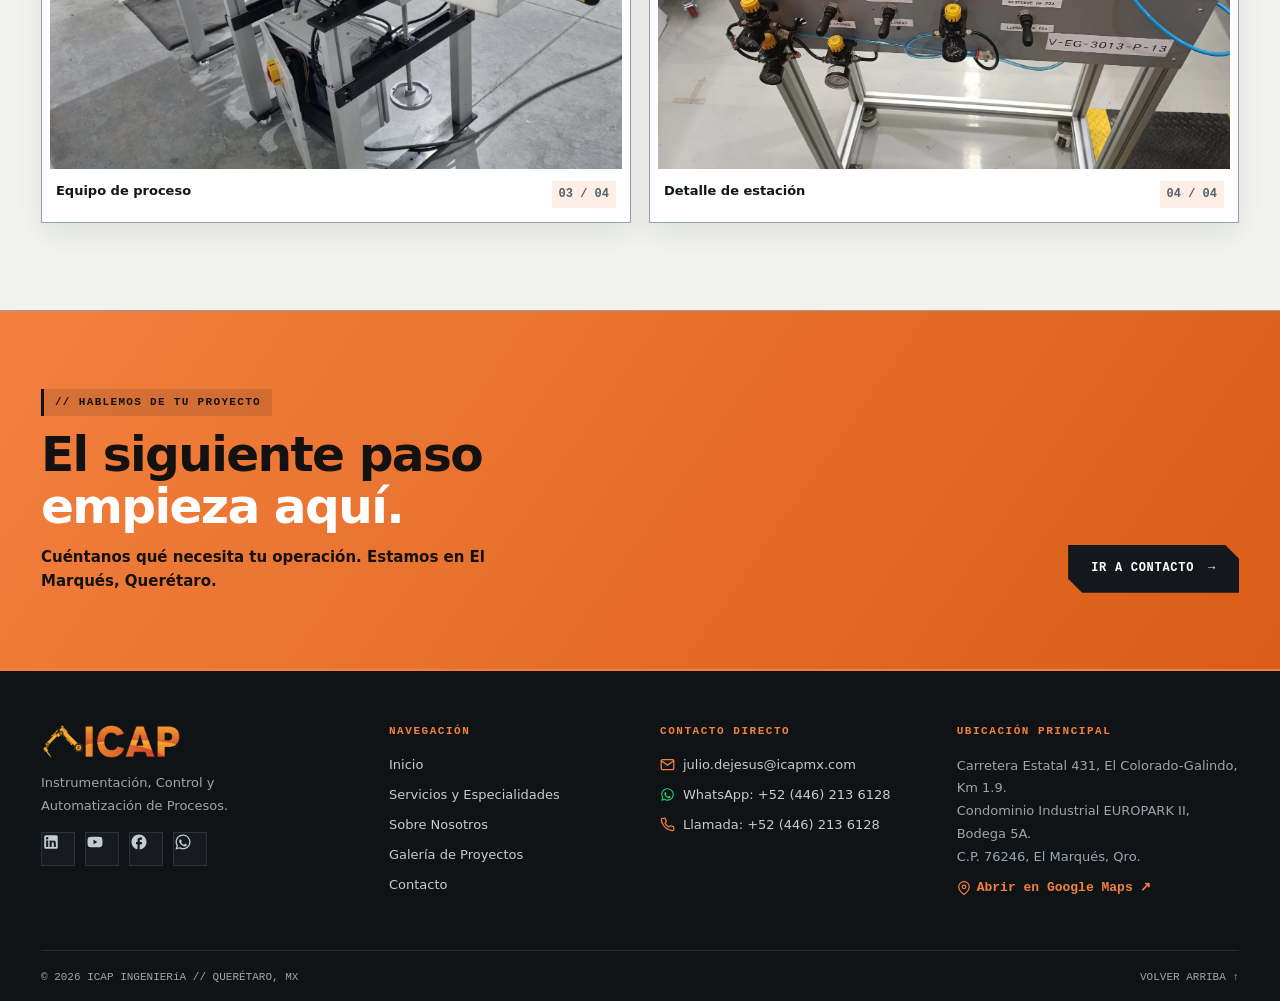
==== commit a6bf3fe8: "refactor: simplificar contenido a textos originales de icapmx y aligerar vista movil" ====
--- a/maqueta-html/index.html
+++ b/maqueta-html/index.html
@@ -1,492 +1 @@
-<!doctype html>
-<html lang="es-MX" data-theme="light">
-<head>
-  <meta charset="utf-8">
-  <meta name="viewport" content="width=device-width, initial-scale=1">
-  <meta name="theme-color" content="#f2f3ef">
-  <meta name="description" content="ICAP Ingeniería desarrolla soluciones de automatización e ingeniería industrial en Querétaro: diseño mecánico, manufactura, eléctrico y neumático, y control.">
-  <meta property="og:type" content="website">
-  <meta property="og:locale" content="es_MX">
-  <meta property="og:title" content="ICAP Ingeniería | Automatización e ingeniería industrial">
-  <meta property="og:description" content="ICAP Ingeniería desarrolla soluciones de automatización e ingeniería industrial en Querétaro: diseño mecánico, manufactura, eléctrico y neumático, y control.">
-  <meta property="og:image" content="../assets/img/taller.webp">
-  <title>ICAP Ingeniería | Automatización e ingeniería industrial</title>
-  <link rel="icon" type="image/png" sizes="128x128" href="../assets/img/favicon.png?v=2">
-  <link rel="shortcut icon" href="../assets/img/favicon.ico?v=2">
-  <link rel="apple-touch-icon" sizes="180x180" href="../assets/img/apple-touch-icon.png?v=2">
-    <link rel="preload" as="image" href="../assets/img/taller.webp">
-    <script>
-    (function () {
-      try {
-        var saved = localStorage.getItem('icap-theme');
-        var prefersDark = window.matchMedia('(prefers-color-scheme: dark)').matches;
-        var theme = saved === 'dark' || saved === 'light' ? saved : (prefersDark ? 'dark' : 'light');
-        document.documentElement.setAttribute('data-theme', theme);
-      } catch (e) {}
-    })();
-  </script>
-  <link rel="stylesheet" href="../assets/css/styles.css">
-  <script src="../assets/js/script.js" defer></script>
-    <script type="application/ld+json">{"@context":"https://schema.org","@graph":[{"@type":"ProfessionalService","@id":"https://icapmx.com/#organization","name":"ICAP Ingeniería S.A. DE C.V.","alternateName":"ICAP Instrumentación, Control y Automatización de Procesos","url":"https://icapmx.com/","logo":"https://icapmx.com/assets/img/ICAP_LOGO_clean.png","image":"https://icapmx.com/assets/img/taller.webp","foundingDate":"2016","email":"julio.dejesus@icapmx.com","telephone":"+524462136128","address":{"@type":"PostalAddress","streetAddress":"Carretera Estatal 431, El Colorado-Galindo, Km 1.9, Condominio Industrial EUROPARK II, Bodega 5A","addressLocality":"El Marqués","addressRegion":"Querétaro","postalCode":"76246","addressCountry":"MX"},"geo":{"@type":"GeoCoordinates","latitude":20.5585749,"longitude":-100.2688614},"department":[{"@type":"LocalBusiness","name":"ICAP Ingeniería — Taller de Maquinados Pedro Escobedo","telephone":"+524462136128","address":{"@type":"PostalAddress","addressLocality":"Pedro Escobedo","addressRegion":"Querétaro","addressCountry":"MX"},"geo":{"@type":"GeoCoordinates","latitude":20.490902,"longitude":-100.185883}}],"sameAs":["https://mx.linkedin.com/company/icap-ingenier%C3%ADa-mx","https://www.youtube.com/@icapmx9679","https://www.facebook.com/ICAP.Queretaro/"],"knowsAbout":["Diseño Mecánico Industrial","Análisis de Elemento Finito (FEA)","Maquinado CNC y Convencional","Ingeniería Eléctrica y Neumática","Programación de PLC y Robótica Industrial"]}]}</script>
-</head>
-<body>
-  <a class="skip-link" href="#contenido">Ir al contenido principal</a>
-
-  <header class="site-header" id="site-header">
-    <div class="shell header-inner">
-      <a class="brand" href="index.html" aria-label="ICAP Ingeniería, ir al inicio">
-        <img src="../assets/img/ICAP_LOGO_clean.png" width="389" height="95" alt="ICAP">
-        <span>INGENIERÍA</span>
-      </a>
-      <div class="header-controls">
-        <nav class="main-nav" id="nav-principal" aria-label="Navegación principal">
-          <a href="index.html" aria-current="page">Inicio</a>
-          <a href="servicios.html">Servicios</a>
-          <a href="nosotros.html">Nosotros</a>
-          <a href="galeria.html">Galería</a>
-          <a class="nav-contact" href="contacto.html">Hablemos <span aria-hidden="true">↗</span></a>
-        </nav>
-        <button class="theme-toggle" id="theme-toggle" type="button" aria-label="Cambiar modo de color" aria-pressed="false">
-          <svg class="theme-icon-sun" viewBox="0 0 24 24" fill="none" stroke-width="2" stroke-linecap="round" stroke-linejoin="round" aria-hidden="true">
-            <circle cx="12" cy="12" r="5"></circle>
-            <line x1="12" y1="1" x2="12" y2="3"></line>
-            <line x1="12" y1="21" x2="12" y2="23"></line>
-            <line x1="4.22" y1="4.22" x2="5.64" y2="5.64"></line>
-            <line x1="18.36" y1="18.36" x2="19.78" y2="19.78"></line>
-            <line x1="1" y1="12" x2="3" y2="12"></line>
-            <line x1="21" y1="12" x2="23" y2="12"></line>
-            <line x1="4.22" y1="19.78" x2="5.64" y2="18.36"></line>
-            <line x1="18.36" y1="5.64" x2="19.78" y2="4.22"></line>
-          </svg>
-          <svg class="theme-icon-moon" viewBox="0 0 24 24" fill="none" stroke-width="2" stroke-linecap="round" stroke-linejoin="round" aria-hidden="true">
-            <path d="M21 12.79A9 9 0 1 1 11.21 3 7 7 0 0 0 21 12.79z"></path>
-          </svg>
-          <span id="theme-label">Oscuro</span>
-        </button>
-        <button class="menu-toggle" type="button" aria-controls="nav-principal" aria-expanded="false" aria-label="Abrir menú de navegación">
-          <span></span><span></span><span></span>
-        </button>
-      </div>
-    </div>
-  </header>
-
-  <main id="contenido">
-    <section class="hero" id="inicio" aria-labelledby="hero-title">
-      <div class="shell hero-grid-shell">
-        <div class="hero-content">
-          <div class="hero-meta-bar" aria-hidden="true">
-            <span>SISTEMA // <strong>ICAP-MX</strong></span>
-            <span>QUERÉTARO · EST. 2016</span>
-          </div>
-          <p class="eyebrow">AUTOMATIZACIÓN E INGENIERÍA INDUSTRIAL</p>
-          <h1 id="hero-title">Ingeniería que<br>convierte ideas<br>en <em>movimiento.</em></h1>
-          <p class="hero-lead">Desarrollamos estaciones de trabajo, maquinados de precisión e integración de control a la medida de las líneas de producción en México.</p>
-          <div class="hero-actions">
-            <a class="button button-orange" href="contacto.html">Cotizar proyecto <span aria-hidden="true">↗</span></a>
-            <a class="text-link" href="servicios.html">Ver las 4 especialidades <span aria-hidden="true">→</span></a>
-          </div>
-          <div class="hero-sector-chips" aria-label="Sectores industriales atendidos">
-            <span>SECTORES:</span>
-                          <strong class="sector-chip">Automotriz</strong>
-                          <strong class="sector-chip">Aeronáutico</strong>
-                          <strong class="sector-chip">Alimenticio</strong>
-                          <strong class="sector-chip">Farmacéutico</strong>
-                          <strong class="sector-chip">Servicios</strong>
-                      </div>
-        </div>
-
-        <div class="hero-viewport">
-          <div class="viewport-header" aria-hidden="true">
-            <span class="viewport-status">MONITOR DE PLANTA // SELECCIONA VISTA</span>
-            <span>ESC 1:1 · QRO</span>
-          </div>
-          <div class="viewport-frame">
-            <img id="hero-viewport-img" src="../assets/img/taller.webp" width="1599" height="899" fetchpriority="high" alt="Línea de estaciones de trabajo automatizadas desarrolladas por ICAP Ingeniería">
-            <div class="viewport-overlay-tag" aria-hidden="true">
-              <span id="hero-viewport-caption">INTEGRACIÓN MECÁNICA, NEUMÁTICA Y CONTROL</span>
-              <span id="hero-viewport-code">[CAM 01]</span>
-            </div>
-          </div>
-          <div class="viewport-specs" role="tablist" aria-label="Cambiar fotografía del visor principal">
-            <button type="button" class="viewport-spec-item is-active" data-hero-src="../assets/img/taller.webp" data-hero-caption="INTEGRACIÓN MECÁNICA, NEUMÁTICA Y CONTROL" data-hero-code="[CAM 01]">
-              <span>CAM 01 // ENSAMBLE</span>
-              <strong>Estaciones Automatizadas</strong>
-            </button>
-            <button type="button" class="viewport-spec-item" data-hero-src="../assets/img/IngenieriaAutomatizacion.webp" data-hero-caption="TALLER DE MAQUINADOS CNC Y CONVENCIONAL" data-hero-code="[CAM 02]">
-              <span>CAM 02 // MANUFACTURA</span>
-              <strong>Maquinado CNC y Taller</strong>
-            </button>
-            <button type="button" class="viewport-spec-item" data-hero-src="../assets/img/IngenieriaManufactura.webp" data-hero-caption="UNIDADES DE MANTENIMIENTO Y PRUEBAS NEUMÁTICAS" data-hero-code="[CAM 03]">
-              <span>CAM 03 // POTENCIA</span>
-              <strong>Integración Neumática</strong>
-            </button>
-          </div>
-        </div>
-      </div>
-    </section>
-
-    <section class="intro-band" aria-label="Presentación">
-      <div class="shell intro-band-inner">
-        <span class="section-index">01 // CAPACIDAD</span>
-        <p>Integramos <strong>diseño mecánico, manufactura, sistemas eléctricos/neumáticos y control</strong> para responder a los retos reales de la industria.</p>
-        <span class="intro-mark" aria-hidden="true">[+]</span>
-      </div>
-    </section>
-
-    <section class="section services" id="servicios" aria-labelledby="services-title">
-      <div class="shell">
-        <div class="section-heading">
-          <div>
-            <p class="eyebrow">ESPECIALIDADES TÉCNICAS</p>
-            <h2 id="services-title">Soluciones para cada<br><span>etapa del proceso.</span></h2>
-          </div>
-          <p>Cuatro áreas de ingeniería conectadas bajo un mismo estándar técnico para desarrollar soluciones prácticas y precisas.</p>
-        </div>
-
-        <div class="service-grid">
-                    <article class="service-card">
-            <div class="service-card-thumb">
-              <img src="../assets/img/IngenieriaMecanica.webp" width="800" height="450" loading="lazy" alt="Nave de ingeniería y diseño de estaciones de trabajo en ICAP">
-            </div>
-            <div class="service-card-body">
-              <div class="service-card-top">
-                <span class="service-number">MOD-01 // MEC</span>
-                <span class="service-icon" aria-hidden="true">
-                  <svg viewBox="0 0 24 24" width="20" height="20" fill="none" stroke="currentColor" stroke-width="1.75" stroke-linecap="round" stroke-linejoin="round">
-                    <path d="M12 2L3 7l9 5 9-5-9-5z"/><path d="M3 17l9 5 9-5"/><path d="M3 12l9 5 9-5"/>                  </svg>
-                </span>
-              </div>
-              <h3>Diseño Mecánico</h3>
-              <p>Diseño de estaciones de trabajo, modelos 3D, análisis de elemento finito y selección de materiales.</p>
-              <a class="service-link" href="servicios.html#mecanico" aria-label="Ver detalles de Diseño Mecánico">
-                <span>Especificaciones</span>
-                <span class="card-arrow" aria-hidden="true">→</span>
-              </a>
-            </div>
-          </article>
-                    <article class="service-card">
-            <div class="service-card-thumb">
-              <img src="../assets/img/IngenieriaAutomatizacion.webp" width="800" height="450" loading="lazy" alt="Taller de maquinados de ICAP con equipos CNC y convencionales">
-            </div>
-            <div class="service-card-body">
-              <div class="service-card-top">
-                <span class="service-number">MOD-02 // CNC</span>
-                <span class="service-icon" aria-hidden="true">
-                  <svg viewBox="0 0 24 24" width="20" height="20" fill="none" stroke="currentColor" stroke-width="1.75" stroke-linecap="round" stroke-linejoin="round">
-                    <circle cx="12" cy="12" r="3"/><path d="M19.4 15a1.65 1.65 0 0 0 .33 1.82l.06.06a2 2 0 1 1-2.83 2.83l-.06-.06a1.65 1.65 0 0 0-1.82-.33 1.65 1.65 0 0 0-1 1.51V21a2 2 0 1 1-4 0v-.09A1.65 1.65 0 0 0 9 19.4a1.65 1.65 0 0 0-1.82.33l-.06.06a2 2 0 1 1-2.83-2.83l.06-.06a1.65 1.65 0 0 0 .33-1.82 1.65 1.65 0 0 0-1.51-1H3a2 2 0 1 1 0-4h.09A1.65 1.65 0 0 0 4.6 9a1.65 1.65 0 0 0-.33-1.82l-.06-.06a2 2 0 1 1 2.83-2.83l.06.06a1.65 1.65 0 0 0 1.82.33H9a1.65 1.65 0 0 0 1-1.51V3a2 2 0 1 1 4 0v.09a1.65 1.65 0 0 0 1 1.51 1.65 1.65 0 0 0 1.82-.33l.06-.06a2 2 0 1 1 2.83 2.83l-.06.06a1.65 1.65 0 0 0-.33 1.82V9c.26.6.77 1.05 1.51 1H21a2 2 0 1 1 0 4h-.09c-.74.05-1.25.4-1.51 1z"/>                  </svg>
-                </span>
-              </div>
-              <h3>Manufactura</h3>
-              <p>Maquinado CNC, torno y fresa convencional, soldadura y rectificado de piezas metálicas y plásticas.</p>
-              <a class="service-link" href="servicios.html#manufactura" aria-label="Ver detalles de Manufactura">
-                <span>Especificaciones</span>
-                <span class="card-arrow" aria-hidden="true">→</span>
-              </a>
-            </div>
-          </article>
-                    <article class="service-card">
-            <div class="service-card-thumb">
-              <img src="../assets/img/IngenieriaManufactura.webp" width="800" height="450" loading="lazy" alt="Integración neumática y eléctrica con manómetros y unidades de mantenimiento">
-            </div>
-            <div class="service-card-body">
-              <div class="service-card-top">
-                <span class="service-number">MOD-03 // ELEC</span>
-                <span class="service-icon" aria-hidden="true">
-                  <svg viewBox="0 0 24 24" width="20" height="20" fill="none" stroke="currentColor" stroke-width="1.75" stroke-linecap="round" stroke-linejoin="round">
-                    <rect x="4" y="3" width="16" height="18" rx="2"/><path d="M9 8h6"/><path d="M9 12h6"/><path d="M11 16h2"/>                  </svg>
-                </span>
-              </div>
-              <h3>Eléctrico / Neumático</h3>
-              <p>Ingeniería eléctrica, armado de gabinetes de control e integración de sistemas y pruebas neumáticas.</p>
-              <a class="service-link" href="servicios.html#electrico" aria-label="Ver detalles de Eléctrico / Neumático">
-                <span>Especificaciones</span>
-                <span class="card-arrow" aria-hidden="true">→</span>
-              </a>
-            </div>
-          </article>
-                    <article class="service-card">
-            <div class="service-card-thumb">
-              <img src="../assets/img/taller.webp" width="800" height="450" loading="lazy" alt="Línea de estaciones automatizadas con paneles de control ICAP">
-            </div>
-            <div class="service-card-body">
-              <div class="service-card-top">
-                <span class="service-number">MOD-04 // CTRL</span>
-                <span class="service-icon" aria-hidden="true">
-                  <svg viewBox="0 0 24 24" width="20" height="20" fill="none" stroke="currentColor" stroke-width="1.75" stroke-linecap="round" stroke-linejoin="round">
-                    <rect x="3" y="14" width="7" height="7" rx="1"/><rect x="14" y="3" width="7" height="7" rx="1"/><path d="M10 17.5h4a2 2 0 0 0 2-2V10"/><circle cx="6.5" cy="7.5" r="2.5"/><path d="M6.5 10v4"/>                  </svg>
-                </span>
-              </div>
-              <h3>Control y Robótica</h3>
-              <p>Integración de hardware y software, programación de PLC multimarca y robótica industrial.</p>
-              <a class="service-link" href="servicios.html#control" aria-label="Ver detalles de Control y Robótica">
-                <span>Especificaciones</span>
-                <span class="card-arrow" aria-hidden="true">→</span>
-              </a>
-            </div>
-          </article>
-                  </div>
-      </div>
-    </section>
-
-    <section class="section process-section" id="proceso" aria-labelledby="process-title">
-      <div class="shell">
-        <div class="section-heading">
-          <div>
-            <p class="eyebrow">METODOLOGÍA LLAVE EN MANO</p>
-            <h2 id="process-title">De la idea en plano a<br><span>puesta en marcha en línea.</span></h2>
-          </div>
-          <p>Ejecutamos todo el ciclo de ingeniería en Querétaro: desde el levantamiento y modelado CAD hasta el maquinado propio y programación en planta.</p>
-        </div>
-
-        <div class="process-timeline">
-                    <article class="process-step">
-            <div>
-              <div class="process-step-meta">
-                <span class="process-step-num">FASE 01</span>
-                <span class="process-step-code">REQ // PLANTA</span>
-              </div>
-              <h3>Levantamiento Técnico</h3>
-              <p>Análisis de requerimientos en línea de producción, definición de alcances, ergonomía y tiempos de ciclo.</p>
-            </div>
-            <div class="process-step-connector" aria-hidden="true">
-              <span>ETAPA 01 / 05</span>
-              <span>───►</span>
-            </div>
-          </article>
-                    <article class="process-step">
-            <div>
-              <div class="process-step-meta">
-                <span class="process-step-num">FASE 02</span>
-                <span class="process-step-code">CAD // FEA</span>
-              </div>
-              <h3>Diseño Mecánico 3D</h3>
-              <p>Modelado 3D de estaciones y herramentales, validación por elemento finito (FEA) y selección de materiales.</p>
-            </div>
-            <div class="process-step-connector" aria-hidden="true">
-              <span>ETAPA 02 / 05</span>
-              <span>───►</span>
-            </div>
-          </article>
-                    <article class="process-step">
-            <div>
-              <div class="process-step-meta">
-                <span class="process-step-num">FASE 03</span>
-                <span class="process-step-code">CAM // CNC</span>
-              </div>
-              <h3>Manufactura Propia</h3>
-              <p>Fabricación en nuestro taller de Querétaro: maquinado CNC, torno, fresa, soldadura MIG/Arco y rectificado.</p>
-            </div>
-            <div class="process-step-connector" aria-hidden="true">
-              <span>ETAPA 03 / 05</span>
-              <span>───►</span>
-            </div>
-          </article>
-                    <article class="process-step">
-            <div>
-              <div class="process-step-meta">
-                <span class="process-step-num">FASE 04</span>
-                <span class="process-step-code">PLC // FRL</span>
-              </div>
-              <h3>Integración y Control</h3>
-              <p>Armado de gabinetes eléctricos, potencia neumática, pruebas de estanqueidad y programación de PLC/Robots.</p>
-            </div>
-            <div class="process-step-connector" aria-hidden="true">
-              <span>ETAPA 04 / 05</span>
-              <span>───►</span>
-            </div>
-          </article>
-                    <article class="process-step">
-            <div>
-              <div class="process-step-meta">
-                <span class="process-step-num">FASE 05</span>
-                <span class="process-step-code">FAT // SAT</span>
-              </div>
-              <h3>Puesta en Marcha</h3>
-              <p>Instalación en planta del cliente, pruebas funcionales, ajuste de secuencias y entrega operativa.</p>
-            </div>
-            <div class="process-step-connector" aria-hidden="true">
-              <span>ETAPA 05 / 05</span>
-              <span>● OK</span>
-            </div>
-          </article>
-                  </div>
-      </div>
-    </section>
-
-    <section class="about" id="nosotros" aria-labelledby="about-title">
-      <div class="shell about-top">
-        <div class="about-photo">
-          <img src="../assets/img/IngenieriaAutomatizacion.webp" width="1600" height="1200" loading="lazy" alt="Área de maquinados de ICAP con equipo y personal en operación">
-        </div>
-        <div class="about-copy">
-          <p class="eyebrow">SOBRE ICAP INGENIERÍA</p>
-          <h2 id="about-title">Pensamos en<br>la solución.<br><em>Hacemos que suceda.</em></h2>
-          <p>ICAP Ingeniería nació en Querétaro en 2016 para ofrecer soluciones prácticas, concretas y eficientes a la industria. Nuestro trabajo reúne automatización de procesos e innovación tecnológica.</p>
-          <a class="text-link" href="nosotros.html">Conoce nuestra historia, misión y calidad <span aria-hidden="true">→</span></a>
-          <div class="about-detail" aria-hidden="true">
-            <span class="detail-line"></span>
-            <span>DISEÑO · INTEGRACIÓN · MANUFACTURA</span>
-          </div>
-        </div>
-      </div>
-    </section>
-
-    <section class="section gallery" id="galeria" aria-labelledby="gallery-title">
-      <div class="shell">
-        <div class="section-heading gallery-heading">
-          <div>
-            <p class="eyebrow">EVIDENCIA EN PLANTA</p>
-            <h2 id="gallery-title">Ingeniería<br><span>en acción.</span></h2>
-          </div>
-          <div>
-            <p>Un vistazo a nuestras estaciones automatizadas, equipos de proceso e instalaciones en Querétaro.</p>
-            <a class="text-link" href="galeria.html">Ver galería completa (6 fotos) <span aria-hidden="true">→</span></a>
-          </div>
-        </div>
-
-        <div class="gallery-grid gallery-grid-preview">
-                    <figure class="gallery-item gallery-feature">
-            <a href="galeria.html" class="gallery-trigger" aria-label="Ver en galería: Estaciones de trabajo automatizadas">
-              <img src="../assets/img/taller.webp" width="1600" height="1200" loading="lazy" alt="Línea de estaciones automatizadas con estructuras de aluminio y paneles de control ICAP">
-              <span class="gallery-zoom-badge" aria-hidden="true">ABRIR GALERÍA →</span>
-            </a>
-            <figcaption>
-              <div class="gallery-caption-top">
-                <div>
-                  <strong>Estaciones de trabajo automatizadas</strong>
-                  <span>Estructuras en perfil de aluminio, control e iluminación integrada</span>
-                </div>
-                <span class="gallery-count">FIG 01</span>
-              </div>
-                            <div class="gallery-tags" aria-label="Especialidades aplicadas">
-                                  <span class="gallery-tag">[MECÁNICO]</span>
-                                  <span class="gallery-tag">[ELÉCTRICO]</span>
-                                  <span class="gallery-tag">[CONTROL]</span>
-                              </div>
-                          </figcaption>
-          </figure>
-                    <figure class="gallery-item">
-            <a href="galeria.html" class="gallery-trigger" aria-label="Ver en galería: Integración neumática y eléctrica">
-              <img src="../assets/img/IngenieriaManufactura.webp" width="1600" height="1200" loading="lazy" alt="Detalle de estación industrial con manómetros, unidades de mantenimiento neumático y cableado estructurado">
-              <span class="gallery-zoom-badge" aria-hidden="true">ABRIR GALERÍA →</span>
-            </a>
-            <figcaption>
-              <div class="gallery-caption-top">
-                <div>
-                  <strong>Integración neumática y eléctrica</strong>
-                  <span>Unidades FRL, manómetros y canalización en estación</span>
-                </div>
-                <span class="gallery-count">FIG 02</span>
-              </div>
-                            <div class="gallery-tags" aria-label="Especialidades aplicadas">
-                                  <span class="gallery-tag">[NEUMÁTICO]</span>
-                                  <span class="gallery-tag">[ELÉCTRICO]</span>
-                                  <span class="gallery-tag">[PRUEBAS]</span>
-                              </div>
-                          </figcaption>
-          </figure>
-                    <figure class="gallery-item">
-            <a href="galeria.html" class="gallery-trigger" aria-label="Ver en galería: Equipo de proceso y transporte">
-              <img src="../assets/img/galeria-5.webp" width="1600" height="1200" loading="lazy" alt="Banda transportadora industrial con paro de emergencia y gabinete inferior fotografiada en planta">
-              <span class="gallery-zoom-badge" aria-hidden="true">ABRIR GALERÍA →</span>
-            </a>
-            <figcaption>
-              <div class="gallery-caption-top">
-                <div>
-                  <strong>Equipo de proceso y transporte</strong>
-                  <span>Transportador modular con seguridad y control integrado</span>
-                </div>
-                <span class="gallery-count">FIG 03</span>
-              </div>
-                            <div class="gallery-tags" aria-label="Especialidades aplicadas">
-                                  <span class="gallery-tag">[MECÁNICO]</span>
-                                  <span class="gallery-tag">[CONTROL]</span>
-                                  <span class="gallery-tag">[TRANSPORTE]</span>
-                              </div>
-                          </figcaption>
-          </figure>
-                  </div>
-      </div>
-    </section>
-
-    <section class="cta-banner" aria-labelledby="cta-title">
-      <div class="shell cta-banner-inner">
-        <div>
-          <p class="eyebrow">HABLEMOS DE TU PROYECTO</p>
-          <h2 id="cta-title">El siguiente paso<br><em>empieza aquí.</em></h2>
-          <p>Cuéntanos qué necesita tu operación. Estamos en El Marqués y Pedro Escobedo, Querétaro.</p>
-        </div>
-        <a class="button button-dark" href="contacto.html">Ir a Contacto y Cotizaciones <span aria-hidden="true">→</span></a>
-      </div>
-    </section>
-  </main>
-
-  <footer class="site-footer">
-    <div class="shell footer-main">
-      <div class="footer-brand">
-        <img src="../assets/img/ICAP_LOGO_clean.png" width="389" height="95" loading="lazy" alt="ICAP Ingeniería">
-        <p>Instrumentación, Control y<br>Automatización de Procesos.</p>
-        <div class="footer-socials" aria-label="Redes sociales y canales oficiales de ICAP">
-          <a href="https://mx.linkedin.com/company/icap-ingenier%C3%ADa-mx" target="_blank" rel="noopener noreferrer" aria-label="LinkedIn de ICAP Ingeniería" title="LinkedIn">
-            <svg viewBox="0 0 24 24" width="18" height="18" fill="currentColor" aria-hidden="true"><path d="M19 3a2 2 0 0 1 2 2v14a2 2 0 0 1-2 2H5a2 2 0 0 1-2-2V5a2 2 0 0 1 2-2h14m-.5 15.5v-5.3a3.26 3.26 0 0 0-3.26-3.26c-.85 0-1.84.52-2.28 1.3v-1.11h-2.79v8.37h2.79v-4.93c0-.77.62-1.4 1.39-1.4a1.4 1.4 0 0 1 1.4 1.4v4.93h2.75M6.88 8.56a1.68 1.68 0 0 0 1.68-1.68c0-.93-.75-1.69-1.68-1.69a1.69 1.69 0 0 0-1.69 1.69c0 .93.76 1.68 1.69 1.68m1.39 9.94v-8.37H5.5v8.37h2.77z"/></svg>
-          </a>
-          <a href="https://www.youtube.com/@icapmx9679" target="_blank" rel="noopener noreferrer" aria-label="Canal de YouTube de ICAP Ingeniería" title="YouTube">
-            <svg viewBox="0 0 24 24" width="18" height="18" fill="currentColor" aria-hidden="true"><path d="M21.58 7.19a2.5 2.5 0 0 0-1.76-1.77C18.26 5 12 5 12 5s-6.26 0-7.82.42A2.5 2.5 0 0 0 2.42 7.2 26.24 26.24 0 0 0 2 12a26.24 26.24 0 0 0 .42 4.81 2.5 2.5 0 0 0 1.76 1.77C5.74 19 12 19 12 19s6.26 0 7.82-.42a2.5 2.5 0 0 0 1.76-1.77c.28-1.57.42-3.19.42-4.81 0-1.62-.14-3.24-.42-4.81zM10 15V9l5.2 3-5.2 3z"/></svg>
-          </a>
-          <a href="https://www.facebook.com/ICAP.Queretaro/" target="_blank" rel="noopener noreferrer" aria-label="Página de Facebook de ICAP Ingeniería" title="Facebook">
-            <svg viewBox="0 0 24 24" width="18" height="18" fill="currentColor" aria-hidden="true"><path d="M22 12c0-5.52-4.48-10-10-10S2 6.48 2 12c0 4.84 3.44 8.87 8 9.8V15H8v-3h2V9.5C10 7.57 11.57 6 13.5 6H16v3h-2c-.55 0-1 .45-1 1v2h3v3h-3v6.95c5.05-.5 9-4.76 9-9.95z"/></svg>
-          </a>
-          <a href="https://wa.me/524462136128?text=Hola%20ICAP%20Ingenier%C3%ADa%2C%20me%20gustar%C3%ADa%20solicitar%20informaci%C3%B3n%20sobre%20un%20proyecto." target="_blank" rel="noopener noreferrer" aria-label="WhatsApp directo con ICAP Ingeniería" title="WhatsApp" class="social-wa">
-            <svg viewBox="0 0 24 24" width="18" height="18" fill="currentColor" aria-hidden="true"><path d="M12.04 2C6.58 2 2.13 6.45 2.13 11.91c0 1.75.46 3.45 1.32 4.95L2.05 22l5.25-1.38c1.45.79 3.08 1.21 4.74 1.21 5.46 0 9.91-4.45 9.91-9.91 0-2.65-1.03-5.14-2.9-7.01A9.82 9.82 0 0 0 12.04 2zm.01 1.67c2.2 0 4.26.86 5.82 2.42a8.23 8.23 0 0 1 2.41 5.83c0 4.54-3.7 8.24-8.24 8.24-1.44 0-2.85-.38-4.09-1.11l-.29-.17-3.12.82.83-3.04-.19-.3A8.2 8.2 0 0 1 3.8 11.9c0-4.54 3.7-8.23 8.25-8.23zm4.52 11.63c-.25-.13-1.47-.72-1.7-.81-.23-.08-.39-.13-.56.13-.17.25-.64.81-.79.97-.14.17-.29.19-.54.06-.25-.13-1.06-.39-2.02-1.25-.75-.67-1.26-1.5-1.4-1.75-.15-.25-.02-.39.11-.51.11-.11.25-.29.38-.44.12-.14.17-.25.25-.42.08-.17.04-.31-.02-.44-.06-.13-.56-1.35-.77-1.85-.2-.49-.41-.42-.56-.43h-.48c-.17 0-.44.06-.67.31-.23.25-.88.86-.88 2.1 0 1.24.9 2.44 1.03 2.61.12.17 1.77 2.7 4.29 3.79.6.26 1.07.41 1.43.53.6.19 1.15.16 1.58.1.48-.07 1.47-.6 1.68-1.18.21-.58.21-1.07.15-1.18-.06-.12-.22-.19-.47-.31z"/></svg>
-          </a>
-        </div>
-      </div>
-      <div>
-        <h2>Navegación</h2>
-        <a href="index.html">Inicio</a>
-        <a href="servicios.html">Servicios y Especialidades</a>
-        <a href="nosotros.html">Sobre Nosotros</a>
-        <a href="galeria.html">Galería de Proyectos</a>
-        <a href="contacto.html">Contacto</a>
-      </div>
-      <div>
-        <h2>Contacto directo</h2>
-        <a href="mailto:julio.dejesus@icapmx.com?subject=Consulta%20de%20proyecto%20-%20ICAP%20Ingenier%C3%ADa" class="footer-link-icon" title="Enviar correo">
-          <svg viewBox="0 0 24 24" width="15" height="15" fill="none" stroke="currentColor" stroke-width="2" stroke-linecap="round" stroke-linejoin="round" aria-hidden="true"><path d="M4 4h16c1.1 0 2 .9 2 2v12c0 1.1-.9 2-2 2H4c-1.1 0-2-.9-2-2V6c0-1.1.9-2 2-2z"></path><polyline points="22,6 12,13 2,6"></polyline></svg>
-          <span>julio.dejesus@icapmx.com</span>
-        </a>
-        <a href="https://wa.me/524462136128?text=Hola%20ICAP%20Ingenier%C3%ADa%2C%20me%20gustar%C3%ADa%20solicitar%20informaci%C3%B3n%20sobre%20un%20proyecto." target="_blank" rel="noopener noreferrer" class="footer-link-icon footer-link-wa" title="Escribir por WhatsApp">
-          <svg viewBox="0 0 24 24" width="15" height="15" fill="currentColor" aria-hidden="true"><path d="M12.04 2C6.58 2 2.13 6.45 2.13 11.91c0 1.75.46 3.45 1.32 4.95L2.05 22l5.25-1.38c1.45.79 3.08 1.21 4.74 1.21 5.46 0 9.91-4.45 9.91-9.91 0-2.65-1.03-5.14-2.9-7.01A9.82 9.82 0 0 0 12.04 2zm.01 1.67c2.2 0 4.26.86 5.82 2.42a8.23 8.23 0 0 1 2.41 5.83c0 4.54-3.7 8.24-8.24 8.24-1.44 0-2.85-.38-4.09-1.11l-.29-.17-3.12.82.83-3.04-.19-.3A8.2 8.2 0 0 1 3.8 11.9c0-4.54 3.7-8.23 8.25-8.23zm4.52 11.63c-.25-.13-1.47-.72-1.7-.81-.23-.08-.39-.13-.56.13-.17.25-.64.81-.79.97-.14.17-.29.19-.54.06-.25-.13-1.06-.39-2.02-1.25-.75-.67-1.26-1.5-1.4-1.75-.15-.25-.02-.39.11-.51.11-.11.25-.29.38-.44.12-.14.17-.25.25-.42.08-.17.04-.31-.02-.44-.06-.13-.56-1.35-.77-1.85-.2-.49-.41-.42-.56-.43h-.48c-.17 0-.44.06-.67.31-.23.25-.88.86-.88 2.1 0 1.24.9 2.44 1.03 2.61.12.17 1.77 2.7 4.29 3.79.6.26 1.07.41 1.43.53.6.19 1.15.16 1.58.1.48-.07 1.47-.6 1.68-1.18.21-.58.21-1.07.15-1.18-.06-.12-.22-.19-.47-.31z"/></svg>
-          <span>WhatsApp: +52 (446) 213 6128</span>
-        </a>
-        <a href="tel:+524462136128" class="footer-link-icon" title="Llamar">
-          <svg viewBox="0 0 24 24" width="15" height="15" fill="none" stroke="currentColor" stroke-width="2" stroke-linecap="round" stroke-linejoin="round" aria-hidden="true"><path d="M22 16.92v3a2 2 0 0 1-2.18 2 19.79 19.79 0 0 1-8.63-3.07 19.5 19.5 0 0 1-6-6 19.79 19.79 0 0 1-3.07-8.67A2 2 0 0 1 4.11 2h3a2 2 0 0 1 2 1.72 12.84 12.84 0 0 0 .7 2.81 2 2 0 0 1-.45 2.11L8.09 9.91a16 16 0 0 0 6 6l1.27-1.27a2 2 0 0 1 2.11-.45 12.84 12.84 0 0 0 2.81.7A2 2 0 0 1 22 16.92z"></path></svg>
-          <span>Llamada: +52 (446) 213 6128</span>
-        </a>
-      </div>
-      <div>
-        <h2>Ubicación principal</h2>
-        <address>
-          Carretera Estatal 431, El Colorado-Galindo, Km 1.9.<br>
-          Condominio Industrial EUROPARK II, Bodega 5A.<br>
-          C.P. 76246, El Marqués, Qro.
-        </address>
-        <a href="https://www.google.com.mx/maps/place/ICAP+Ingenier%C3%ADa+S.A.+DE+C.V./@20.5585749,-100.2714363,17z/data=!3m1!4b1!4m6!3m5!1s0x85d3436eb595a12f:0x61336c6be2883009!8m2!3d20.5585749!4d-100.2688614!16s%2Fg%2F11tf3g4ls_?entry=ttu" target="_blank" rel="noopener noreferrer" class="footer-link-maps" title="Ver ubicación en Google Maps">
-          <svg viewBox="0 0 24 24" width="14" height="14" fill="none" stroke="currentColor" stroke-width="2" stroke-linecap="round" stroke-linejoin="round" aria-hidden="true"><path d="M21 10c0 7-9 13-9 13s-9-6-9-13a9 9 0 0 1 18 0z"></path><circle cx="12" cy="10" r="3"></circle></svg>
-          <span>Abrir en Google Maps ↗</span>
-        </a>
-      </div>
-    </div>
-    <div class="shell footer-bottom">
-      <span>© 2026 ICAP INGENIERíA // QUERÉTARO, MX</span>
-      <a href="#contenido">VOLVER ARRIBA ↑</a>
-    </div>
-  </footer>
-
-  <!-- Botón flotante directo de WhatsApp -->
-  <a href="https://wa.me/524462136128?text=Hola%20ICAP%20Ingenier%C3%ADa%2C%20me%20gustar%C3%ADa%20solicitar%20informaci%C3%B3n%20sobre%20un%20proyecto." class="whatsapp-float" target="_blank" rel="noopener noreferrer" aria-label="Contactar a ICAP por WhatsApp">
-    <svg viewBox="0 0 24 24" width="28" height="28" fill="currentColor" aria-hidden="true"><path d="M12.04 2C6.58 2 2.13 6.45 2.13 11.91c0 1.75.46 3.45 1.32 4.95L2.05 22l5.25-1.38c1.45.79 3.08 1.21 4.74 1.21 5.46 0 9.91-4.45 9.91-9.91 0-2.65-1.03-5.14-2.9-7.01A9.82 9.82 0 0 0 12.04 2zm.01 1.67c2.2 0 4.26.86 5.82 2.42a8.23 8.23 0 0 1 2.41 5.83c0 4.54-3.7 8.24-8.24 8.24-1.44 0-2.85-.38-4.09-1.11l-.29-.17-3.12.82.83-3.04-.19-.3A8.2 8.2 0 0 1 3.8 11.9c0-4.54 3.7-8.23 8.25-8.23zm4.52 11.63c-.25-.13-1.47-.72-1.7-.81-.23-.08-.39-.13-.56.13-.17.25-.64.81-.79.97-.14.17-.29.19-.54.06-.25-.13-1.06-.39-2.02-1.25-.75-.67-1.26-1.5-1.4-1.75-.15-.25-.02-.39.11-.51.11-.11.25-.29.38-.44.12-.14.17-.25.25-.42.08-.17.04-.31-.02-.44-.06-.13-.56-1.35-.77-1.85-.2-.49-.41-.42-.56-.43h-.48c-.17 0-.44.06-.67.31-.23.25-.88.86-.88 2.1 0 1.24.9 2.44 1.03 2.61.12.17 1.77 2.7 4.29 3.79.6.26 1.07.41 1.43.53.6.19 1.15.16 1.58.1.48-.07 1.47-.6 1.68-1.18.21-.58.21-1.07.15-1.18-.06-.12-.22-.19-.47-.31z"/></svg>
-    <span class="whatsapp-float-label">WhatsApp ICAP</span>
-  </a>
-</body>
-</html>
+<!doctype html> <html lang="es-MX" data-theme="light"> <head>   <meta charset="utf-8">   <meta name="viewport" content="width=device-width, initial-scale=1">   <meta name="theme-color" content="#f2f3ef">   <meta name="description" content="ICAP Ingeniería desarrolla soluciones de automatización e ingeniería industrial en Querétaro: diseño mecánico, manufactura, eléctrico y neumático, y control.">   <meta property="og:type" content="website">   <meta property="og:locale" content="es_MX">   <meta property="og:title" content="ICAP Ingeniería | Automatización e ingeniería industrial">   <meta property="og:description" content="ICAP Ingeniería desarrolla soluciones de automatización e ingeniería industrial en Querétaro: diseño mecánico, manufactura, eléctrico y neumático, y control.">   <meta property="og:image" content="../assets/img/taller.webp">   <title>ICAP Ingeniería | Automatización e ingeniería industrial</title>   <link rel="icon" type="image/png" sizes="128x128" href="../assets/img/favicon.png?v=2">   <link rel="shortcut icon" href="../assets/img/favicon.ico?v=2">   <link rel="apple-touch-icon" sizes="180x180" href="../assets/img/apple-touch-icon.png?v=2">     <link rel="preload" as="image" href="../assets/img/taller.webp">     <script>     (function () {       try {         var saved = localStorage.getItem('icap-theme');         var prefersDark = window.matchMedia('(prefers-color-scheme: dark)').matches;         var theme = saved === 'dark' || saved === 'light' ? saved : (prefersDark ? 'dark' : 'light');         document.documentElement.setAttribute('data-theme', theme);       } catch (e) {}     })();   </script>   <link rel="stylesheet" href="../assets/css/styles.css">   <script src="../assets/js/script.js" defer></script>     <script type="application/ld+json">{"@context":"https://schema.org","@graph":[{"@type":"ProfessionalService","@id":"https://icapmx.com/#organization","name":"ICAP Ingeniería S.A. DE C.V.","alternateName":"ICAP Instrumentación, Control y Automatización de Procesos","url":"https://icapmx.com/","logo":"https://icapmx.com/assets/img/ICAP_LOGO_clean.png","image":"https://icapmx.com/assets/img/taller.webp","foundingDate":"2016","email":"julio.dejesus@icapmx.com","telephone":"+524462136128","address":{"@type":"PostalAddress","streetAddress":"Carretera Estatal 431, El Colorado-Galindo, Km 1.9, Condominio Industrial EUROPARK II, Bodega 5A","addressLocality":"El Marqués","addressRegion":"Querétaro","postalCode":"76246","addressCountry":"MX"},"geo":{"@type":"GeoCoordinates","latitude":20.5585749,"longitude":-100.2688614},"department":[{"@type":"LocalBusiness","name":"ICAP Ingeniería — Taller de Maquinados Pedro Escobedo","telephone":"+524462136128","address":{"@type":"PostalAddress","addressLocality":"Pedro Escobedo","addressRegion":"Querétaro","addressCountry":"MX"},"geo":{"@type":"GeoCoordinates","latitude":20.490902,"longitude":-100.185883}}],"sameAs":["https://mx.linkedin.com/company/icap-ingenier%C3%ADa-mx","https://www.youtube.com/@icapmx9679","https://www.facebook.com/ICAP.Queretaro/"],"knowsAbout":["Diseño Mecánico","Manufactura","Eléctrico / Neumático","Control"]}]}</script> </head> <body>   <a class="skip-link" href="#contenido">Ir al contenido principal</a>    <header class="site-header" id="site-header">     <div class="shell header-inner">       <a class="brand" href="index.html" aria-label="ICAP Ingeniería, ir al inicio">         <img src="../assets/img/ICAP_LOGO_clean.png" width="389" height="95" alt="ICAP">         <span>INGENIERÍA</span>       </a>       <div class="header-controls">         <nav class="main-nav" id="nav-principal" aria-label="Navegación principal">           <a href="index.html" aria-current="page">Inicio</a>           <a href="servicios.html">Servicios</a>           <a href="nosotros.html">Nosotros</a>           <a href="galeria.html">Galería</a>           <a class="nav-contact" href="contacto.html">Hablemos <span aria-hidden="true">↗</span></a>         </nav>         <button class="theme-toggle" id="theme-toggle" type="button" aria-label="Cambiar modo de color" aria-pressed="false">           <svg class="theme-icon-sun" viewBox="0 0 24 24" fill="none" stroke-width="2" stroke-linecap="round" stroke-linejoin="round" aria-hidden="true">             <circle cx="12" cy="12" r="5"></circle>             <line x1="12" y1="1" x2="12" y2="3"></line>             <line x1="12" y1="21" x2="12" y2="23"></line>             <line x1="4.22" y1="4.22" x2="5.64" y2="5.64"></line>             <line x1="18.36" y1="18.36" x2="19.78" y2="19.78"></line>             <line x1="1" y1="12" x2="3" y2="12"></line>             <line x1="21" y1="12" x2="23" y2="12"></line>             <line x1="4.22" y1="19.78" x2="5.64" y2="18.36"></line>             <line x1="18.36" y1="5.64" x2="19.78" y2="4.22"></line>           </svg>           <svg class="theme-icon-moon" viewBox="0 0 24 24" fill="none" stroke-width="2" stroke-linecap="round" stroke-linejoin="round" aria-hidden="true">             <path d="M21 12.79A9 9 0 1 1 11.21 3 7 7 0 0 0 21 12.79z"></path>           </svg>           <span id="theme-label">Oscuro</span>         </button>         <button class="menu-toggle" type="button" aria-controls="nav-principal" aria-expanded="false" aria-label="Abrir menú de navegación">           <span></span><span></span><span></span>         </button>       </div>     </div>   </header>    <main id="contenido">     <section class="hero" id="inicio" aria-labelledby="hero-title">       <div class="shell hero-grid-shell">         <div class="hero-content">           <p class="eyebrow">INGENIERÍA INDUSTRIAL · QUERÉTARO</p>           <h1 id="hero-title">Ingeniería que<br>convierte ideas<br>en <em>movimiento.</em></h1>           <p class="hero-lead">Soluciones a medida para automatización de procesos, diseño y manufactura industrial.</p>           <div class="hero-actions">             <a class="button button-orange" href="contacto.html">Hablemos de tu proyecto <span aria-hidden="true">↗</span></a>             <a class="text-link" href="servicios.html">Explorar servicios <span aria-hidden="true">→</span></a>           </div>           <div class="hero-sector-chips" aria-label="Sectores industriales atendidos">             <span>SECTORES:</span>                           <strong class="sector-chip">Automotriz</strong>                           <strong class="sector-chip">Aeronáutico</strong>                           <strong class="sector-chip">Alimenticio</strong>                           <strong class="sector-chip">Farmacéutico</strong>                           <strong class="sector-chip">Servicios</strong>                       </div>         </div>          <div class="hero-viewport">           <div class="viewport-frame">             <img id="hero-viewport-img" src="../assets/img/taller.webp" width="1599" height="899" fetchpriority="high" alt="Estaciones de trabajo y equipos de automatización de ICAP Ingeniería">           </div>         </div>       </div>     </section>      <section class="intro-band" aria-label="Presentación">       <div class="shell intro-band-inner">         <span class="section-index">01 / LO QUE HACEMOS</span>         <p>Integramos <strong>ingeniería, manufactura y control</strong> para responder a los retos reales de la industria.</p>         <span class="intro-mark" aria-hidden="true">✳</span>       </div>     </section>      <section class="section services" id="servicios" aria-labelledby="services-title">       <div class="shell">         <div class="section-heading">           <div>             <p class="eyebrow">NUESTRAS ESPECIALIDADES</p>             <h2 id="services-title">Soluciones para cada<br><span>etapa del proceso.</span></h2>           </div>           <p>Cuatro áreas de trabajo conectadas por un mismo objetivo: desarrollar soluciones prácticas y precisas para la industria.</p>         </div>          <div class="service-grid">                     <article class="service-card">             <div class="service-card-body">               <div class="service-card-top">                 <span class="service-number">01</span>                 <span class="service-icon" aria-hidden="true">                   <svg viewBox="0 0 24 24" width="20" height="20" fill="none" stroke="currentColor" stroke-width="1.75" stroke-linecap="round" stroke-linejoin="round">                     <path d="M12 2L3 7l9 5 9-5-9-5z"/><path d="M3 17l9 5 9-5"/><path d="M3 12l9 5 9-5"/>                  </svg>                 </span>               </div>               <h3>Diseño Mecánico</h3>               <p>Diseño de piezas, componentes y sistemas de naturaleza mecánica.</p>               <a class="service-link" href="servicios.html#mecanico" aria-label="Conoce Diseño Mecánico">                 <span>Ver más</span>                 <span class="card-arrow" aria-hidden="true">→</span>               </a>             </div>           </article>                     <article class="service-card">             <div class="service-card-body">               <div class="service-card-top">                 <span class="service-number">02</span>                 <span class="service-icon" aria-hidden="true">                   <svg viewBox="0 0 24 24" width="20" height="20" fill="none" stroke="currentColor" stroke-width="1.75" stroke-linecap="round" stroke-linejoin="round">                     <circle cx="12" cy="12" r="3"/><path d="M19.4 15a1.65 1.65 0 0 0 .33 1.82l.06.06a2 2 0 1 1-2.83 2.83l-.06-.06a1.65 1.65 0 0 0-1.82-.33 1.65 1.65 0 0 0-1 1.51V21a2 2 0 1 1-4 0v-.09A1.65 1.65 0 0 0 9 19.4a1.65 1.65 0 0 0-1.82.33l-.06.06a2 2 0 1 1-2.83-2.83l.06-.06a1.65 1.65 0 0 0 .33-1.82 1.65 1.65 0 0 0-1.51-1H3a2 2 0 1 1 0-4h.09A1.65 1.65 0 0 0 4.6 9a1.65 1.65 0 0 0-.33-1.82l-.06-.06a2 2 0 1 1 2.83-2.83l.06.06a1.65 1.65 0 0 0 1.82.33H9a1.65 1.65 0 0 0 1-1.51V3a2 2 0 1 1 4 0v.09a1.65 1.65 0 0 0 1 1.51 1.65 1.65 0 0 0 1.82-.33l.06-.06a2 2 0 1 1 2.83 2.83l-.06.06a1.65 1.65 0 0 0-.33 1.82V9c.26.6.77 1.05 1.51 1H21a2 2 0 1 1 0 4h-.09c-.74.05-1.25.4-1.51 1z"/>                  </svg>                 </span>               </div>               <h3>Manufactura</h3>               <p>Fabricación y desarrollo de soluciones para procesos industriales.</p>               <a class="service-link" href="servicios.html#manufactura" aria-label="Conoce Manufactura">                 <span>Ver más</span>                 <span class="card-arrow" aria-hidden="true">→</span>               </a>             </div>           </article>                     <article class="service-card">             <div class="service-card-body">               <div class="service-card-top">                 <span class="service-number">03</span>                 <span class="service-icon" aria-hidden="true">                   <svg viewBox="0 0 24 24" width="20" height="20" fill="none" stroke="currentColor" stroke-width="1.75" stroke-linecap="round" stroke-linejoin="round">                     <rect x="4" y="3" width="16" height="18" rx="2"/><path d="M9 8h6"/><path d="M9 12h6"/><path d="M11 16h2"/>                  </svg>                 </span>               </div>               <h3>Eléctrico / Neumático</h3>               <p>Integración eléctrica y neumática para equipos y estaciones de trabajo.</p>               <a class="service-link" href="servicios.html#electrico" aria-label="Conoce Eléctrico / Neumático">                 <span>Ver más</span>                 <span class="card-arrow" aria-hidden="true">→</span>               </a>             </div>           </article>                     <article class="service-card">             <div class="service-card-body">               <div class="service-card-top">                 <span class="service-number">04</span>                 <span class="service-icon" aria-hidden="true">                   <svg viewBox="0 0 24 24" width="20" height="20" fill="none" stroke="currentColor" stroke-width="1.75" stroke-linecap="round" stroke-linejoin="round">                     <rect x="3" y="14" width="7" height="7" rx="1"/><rect x="14" y="3" width="7" height="7" rx="1"/><path d="M10 17.5h4a2 2 0 0 0 2-2V10"/><circle cx="6.5" cy="7.5" r="2.5"/><path d="M6.5 10v4"/>                  </svg>                 </span>               </div>               <h3>Control</h3>               <p>Soluciones de control para la automatización de procesos.</p>               <a class="service-link" href="servicios.html#control" aria-label="Conoce Control">                 <span>Ver más</span>                 <span class="card-arrow" aria-hidden="true">→</span>               </a>             </div>           </article>                   </div>       </div>     </section>      <section class="about" id="nosotros" aria-labelledby="about-title">       <div class="shell about-top">         <div class="about-photo">           <img src="../assets/img/IngenieriaAutomatizacion.webp" width="1600" height="1200" loading="lazy" alt="Área de maquinados de ICAP con equipo y personal en operación">         </div>         <div class="about-copy">           <p class="eyebrow">SOBRE ICAP INGENIERÍA</p>           <h2 id="about-title">Pensamos en<br>la solución.<br><em>Hacemos que suceda.</em></h2>           <p>ICAP Ingeniería nació en Querétaro en 2016 para ofrecer soluciones prácticas, concretas y eficientes a la industria. Su trabajo reúne automatización de procesos e innovación tecnológica.</p>           <a class="text-link" href="nosotros.html">Conoce más sobre ICAP <span aria-hidden="true">→</span></a>           <div class="about-detail" aria-hidden="true">             <span class="detail-line"></span>             <span>DISEÑO · INTEGRACIÓN · MANUFACTURA</span>           </div>         </div>       </div>     </section>      <section class="section gallery" id="galeria" aria-labelledby="gallery-title">       <div class="shell">         <div class="section-heading gallery-heading">           <div>             <p class="eyebrow">TRABAJO EN IMÁGENES</p>             <h2 id="gallery-title">Ingeniería<br><span>en acción.</span></h2>           </div>           <div>             <p>Una selección de imágenes publicadas por ICAP que muestra equipos, instalaciones y trabajo industrial.</p>             <a class="text-link" href="galeria.html">Ver galería completa <span aria-hidden="true">→</span></a>           </div>         </div>          <div class="gallery-grid gallery-grid-preview">                     <figure class="gallery-item">             <a href="galeria.html" class="gallery-trigger" aria-label="Ver en galería: Estaciones de trabajo">               <img src="../assets/img/taller.webp" width="1600" height="1200" loading="lazy" alt="Línea de estaciones automatizadas con estructuras de aluminio y paneles de control">             </a>             <figcaption>               <div class="gallery-caption-top">                 <strong>Estaciones de trabajo</strong>                 <span class="gallery-count">01 / 04</span>               </div>             </figcaption>           </figure>                     <figure class="gallery-item">             <a href="galeria.html" class="gallery-trigger" aria-label="Ver en galería: Integración industrial">               <img src="../assets/img/IngenieriaManufactura.webp" width="1600" height="1200" loading="lazy" alt="Detalle de equipo industrial con componentes neumáticos">             </a>             <figcaption>               <div class="gallery-caption-top">                 <strong>Integración industrial</strong>                 <span class="gallery-count">02 / 04</span>               </div>             </figcaption>           </figure>                     <figure class="gallery-item">             <a href="galeria.html" class="gallery-trigger" aria-label="Ver en galería: Equipo de proceso">               <img src="../assets/img/galeria-5.webp" width="1600" height="1200" loading="lazy" alt="Banda transportadora industrial fotografiada en taller">             </a>             <figcaption>               <div class="gallery-caption-top">                 <strong>Equipo de proceso</strong>                 <span class="gallery-count">03 / 04</span>               </div>             </figcaption>           </figure>                     <figure class="gallery-item">             <a href="galeria.html" class="gallery-trigger" aria-label="Ver en galería: Detalle de estación">               <img src="../assets/img/galeria-6.webp" width="1600" height="1200" loading="lazy" alt="Estación industrial con resguardo transparente y conexiones neumáticas">             </a>             <figcaption>               <div class="gallery-caption-top">                 <strong>Detalle de estación</strong>                 <span class="gallery-count">04 / 04</span>               </div>             </figcaption>           </figure>                   </div>       </div>     </section>      <section class="cta-banner" aria-labelledby="cta-title">       <div class="shell cta-banner-inner">         <div>           <p class="eyebrow">HABLEMOS DE TU PROYECTO</p>           <h2 id="cta-title">El siguiente paso<br><em>empieza aquí.</em></h2>           <p>Cuéntanos qué necesita tu operación. Estamos en El Marqués, Querétaro.</p>         </div>         <a class="button button-dark" href="contacto.html">Ir a Contacto <span aria-hidden="true">→</span></a>       </div>     </section>   </main>    <footer class="site-footer">     <div class="shell footer-main">       <div class="footer-brand">         <img src="../assets/img/ICAP_LOGO_clean.png" width="389" height="95" loading="lazy" alt="ICAP Ingeniería">         <p>Instrumentación, Control y<br>Automatización de Procesos.</p>         <div class="footer-socials" aria-label="Redes sociales y canales oficiales de ICAP">           <a href="https://mx.linkedin.com/company/icap-ingenier%C3%ADa-mx" target="_blank" rel="noopener noreferrer" aria-label="LinkedIn de ICAP Ingeniería" title="LinkedIn">             <svg viewBox="0 0 24 24" width="18" height="18" fill="currentColor" aria-hidden="true"><path d="M19 3a2 2 0 0 1 2 2v14a2 2 0 0 1-2 2H5a2 2 0 0 1-2-2V5a2 2 0 0 1 2-2h14m-.5 15.5v-5.3a3.26 3.26 0 0 0-3.26-3.26c-.85 0-1.84.52-2.28 1.3v-1.11h-2.79v8.37h2.79v-4.93c0-.77.62-1.4 1.39-1.4a1.4 1.4 0 0 1 1.4 1.4v4.93h2.75M6.88 8.56a1.68 1.68 0 0 0 1.68-1.68c0-.93-.75-1.69-1.68-1.69a1.69 1.69 0 0 0-1.69 1.69c0 .93.76 1.68 1.69 1.68m1.39 9.94v-8.37H5.5v8.37h2.77z"/></svg>           </a>           <a href="https://www.youtube.com/@icapmx9679" target="_blank" rel="noopener noreferrer" aria-label="Canal de YouTube de ICAP Ingeniería" title="YouTube">             <svg viewBox="0 0 24 24" width="18" height="18" fill="currentColor" aria-hidden="true"><path d="M21.58 7.19a2.5 2.5 0 0 0-1.76-1.77C18.26 5 12 5 12 5s-6.26 0-7.82.42A2.5 2.5 0 0 0 2.42 7.2 26.24 26.24 0 0 0 2 12a26.24 26.24 0 0 0 .42 4.81 2.5 2.5 0 0 0 1.76 1.77C5.74 19 12 19 12 19s6.26 0 7.82-.42a2.5 2.5 0 0 0 1.76-1.77c.28-1.57.42-3.19.42-4.81 0-1.62-.14-3.24-.42-4.81zM10 15V9l5.2 3-5.2 3z"/></svg>           </a>           <a href="https://www.facebook.com/ICAP.Queretaro/" target="_blank" rel="noopener noreferrer" aria-label="Página de Facebook de ICAP Ingeniería" title="Facebook">             <svg viewBox="0 0 24 24" width="18" height="18" fill="currentColor" aria-hidden="true"><path d="M22 12c0-5.52-4.48-10-10-10S2 6.48 2 12c0 4.84 3.44 8.87 8 9.8V15H8v-3h2V9.5C10 7.57 11.57 6 13.5 6H16v3h-2c-.55 0-1 .45-1 1v2h3v3h-3v6.95c5.05-.5 9-4.76 9-9.95z"/></svg>           </a>           <a href="https://wa.me/524462136128?text=Hola%20ICAP%20Ingenier%C3%ADa%2C%20me%20gustar%C3%ADa%20solicitar%20informaci%C3%B3n." target="_blank" rel="noopener noreferrer" aria-label="WhatsApp directo con ICAP Ingeniería" title="WhatsApp" class="social-wa">             <svg viewBox="0 0 24 24" width="18" height="18" fill="currentColor" aria-hidden="true"><path d="M12.04 2C6.58 2 2.13 6.45 2.13 11.91c0 1.75.46 3.45 1.32 4.95L2.05 22l5.25-1.38c1.45.79 3.08 1.21 4.74 1.21 5.46 0 9.91-4.45 9.91-9.91 0-2.65-1.03-5.14-2.9-7.01A9.82 9.82 0 0 0 12.04 2zm.01 1.67c2.2 0 4.26.86 5.82 2.42a8.23 8.23 0 0 1 2.41 5.83c0 4.54-3.7 8.24-8.24 8.24-1.44 0-2.85-.38-4.09-1.11l-.29-.17-3.12.82.83-3.04-.19-.3A8.2 8.2 0 0 1 3.8 11.9c0-4.54 3.7-8.23 8.25-8.23zm4.52 11.63c-.25-.13-1.47-.72-1.7-.81-.23-.08-.39-.13-.56.13-.17.25-.64.81-.79.97-.14.17-.29.19-.54.06-.25-.13-1.06-.39-2.02-1.25-.75-.67-1.26-1.5-1.4-1.75-.15-.25-.02-.39.11-.51.11-.11.25-.29.38-.44.12-.14.17-.25.25-.42.08-.17.04-.31-.02-.44-.06-.13-.56-1.35-.77-1.85-.2-.49-.41-.42-.56-.43h-.48c-.17 0-.44.06-.67.31-.23.25-.88.86-.88 2.1 0 1.24.9 2.44 1.03 2.61.12.17 1.77 2.7 4.29 3.79.6.26 1.07.41 1.43.53.6.19 1.15.16 1.58.1.48-.07 1.47-.6 1.68-1.18.21-.58.21-1.07.15-1.18-.06-.12-.22-.19-.47-.31z"/></svg>           </a>         </div>       </div>       <div>         <h2>Navegación</h2>         <a href="index.html">Inicio</a>         <a href="servicios.html">Servicios y Especialidades</a>         <a href="nosotros.html">Sobre Nosotros</a>         <a href="galeria.html">Galería de Proyectos</a>         <a href="contacto.html">Contacto</a>       </div>       <div>         <h2>Contacto directo</h2>         <a href="mailto:julio.dejesus@icapmx.com?subject=Consulta%20de%20proyecto%20-%20ICAP%20Ingenier%C3%ADa" class="footer-link-icon" title="Enviar correo">           <svg viewBox="0 0 24 24" width="15" height="15" fill="none" stroke="currentColor" stroke-width="2" stroke-linecap="round" stroke-linejoin="round" aria-hidden="true"><path d="M4 4h16c1.1 0 2 .9 2 2v12c0 1.1-.9 2-2 2H4c-1.1 0-2-.9-2-2V6c0-1.1.9-2 2-2z"></path><polyline points="22,6 12,13 2,6"></polyline></svg>           <span>julio.dejesus@icapmx.com</span>         </a>         <a href="https://wa.me/524462136128?text=Hola%20ICAP%20Ingenier%C3%ADa%2C%20me%20gustar%C3%ADa%20solicitar%20informaci%C3%B3n." target="_blank" rel="noopener noreferrer" class="footer-link-icon footer-link-wa" title="Escribir por WhatsApp">           <svg viewBox="0 0 24 24" width="15" height="15" fill="currentColor" aria-hidden="true"><path d="M12.04 2C6.58 2 2.13 6.45 2.13 11.91c0 1.75.46 3.45 1.32 4.95L2.05 22l5.25-1.38c1.45.79 3.08 1.21 4.74 1.21 5.46 0 9.91-4.45 9.91-9.91 0-2.65-1.03-5.14-2.9-7.01A9.82 9.82 0 0 0 12.04 2zm.01 1.67c2.2 0 4.26.86 5.82 2.42a8.23 8.23 0 0 1 2.41 5.83c0 4.54-3.7 8.24-8.24 8.24-1.44 0-2.85-.38-4.09-1.11l-.29-.17-3.12.82.83-3.04-.19-.3A8.2 8.2 0 0 1 3.8 11.9c0-4.54 3.7-8.23 8.25-8.23zm4.52 11.63c-.25-.13-1.47-.72-1.7-.81-.23-.08-.39-.13-.56.13-.17.25-.64.81-.79.97-.14.17-.29.19-.54.06-.25-.13-1.06-.39-2.02-1.25-.75-.67-1.26-1.5-1.4-1.75-.15-.25-.02-.39.11-.51.11-.11.25-.29.38-.44.12-.14.17-.25.25-.42.08-.17.04-.31-.02-.44-.06-.13-.56-1.35-.77-1.85-.2-.49-.41-.42-.56-.43h-.48c-.17 0-.44.06-.67.31-.23.25-.88.86-.88 2.1 0 1.24.9 2.44 1.03 2.61.12.17 1.77 2.7 4.29 3.79.6.26 1.07.41 1.43.53.6.19 1.15.16 1.58.1.48-.07 1.47-.6 1.68-1.18.21-.58.21-1.07.15-1.18-.06-.12-.22-.19-.47-.31z"/></svg>           <span>WhatsApp: +52 (446) 213 6128</span>         </a>         <a href="tel:+524462136128" class="footer-link-icon" title="Llamar">           <svg viewBox="0 0 24 24" width="15" height="15" fill="none" stroke="currentColor" stroke-width="2" stroke-linecap="round" stroke-linejoin="round" aria-hidden="true"><path d="M22 16.92v3a2 2 0 0 1-2.18 2 19.79 19.79 0 0 1-8.63-3.07 19.5 19.5 0 0 1-6-6 19.79 19.79 0 0 1-3.07-8.67A2 2 0 0 1 4.11 2h3a2 2 0 0 1 2 1.72 12.84 12.84 0 0 0 .7 2.81 2 2 0 0 1-.45 2.11L8.09 9.91a16 16 0 0 0 6 6l1.27-1.27a2 2 0 0 1 2.11-.45 12.84 12.84 0 0 0 2.81.7A2 2 0 0 1 22 16.92z"></path></svg>           <span>Llamada: +52 (446) 213 6128</span>         </a>       </div>       <div>         <h2>Ubicación principal</h2>         <address>           Carretera Estatal 431, El Colorado-Galindo, Km 1.9.<br>           Condominio Industrial EUROPARK II, Bodega 5A.<br>           C.P. 76246, El Marqués, Qro.         </address>         <a href="https://www.google.com.mx/maps/place/ICAP+Ingenier%C3%ADa+S.A.+DE+C.V./@20.5585749,-100.2714363,17z/data=!3m1!4b1!4m6!3m5!1s0x85d3436eb595a12f:0x61336c6be2883009!8m2!3d20.5585749!4d-100.2688614!16s%2Fg%2F11tf3g4ls_?entry=ttu" target="_blank" rel="noopener noreferrer" class="footer-link-maps" title="Ver ubicación en Google Maps">           <svg viewBox="0 0 24 24" width="14" height="14" fill="none" stroke="currentColor" stroke-width="2" stroke-linecap="round" stroke-linejoin="round" aria-hidden="true"><path d="M21 10c0 7-9 13-9 13s-9-6-9-13a9 9 0 0 1 18 0z"></path><circle cx="12" cy="10" r="3"></circle></svg>           <span>Abrir en Google Maps ↗</span>         </a>       </div>     </div>     <div class="shell footer-bottom">       <span>© 2026 ICAP INGENIERíA // QUERÉTARO, MX</span>       <a href="#contenido">VOLVER ARRIBA ↑</a>     </div>   </footer>    <!-- Botón flotante directo de WhatsApp -->   <a href="https://wa.me/524462136128?text=Hola%20ICAP%20Ingenier%C3%ADa%2C%20me%20gustar%C3%ADa%20solicitar%20informaci%C3%B3n." class="whatsapp-float" target="_blank" rel="noopener noreferrer" aria-label="Contactar a ICAP por WhatsApp">     <svg viewBox="0 0 24 24" width="28" height="28" fill="currentColor" aria-hidden="true"><path d="M12.04 2C6.58 2 2.13 6.45 2.13 11.91c0 1.75.46 3.45 1.32 4.95L2.05 22l5.25-1.38c1.45.79 3.08 1.21 4.74 1.21 5.46 0 9.91-4.45 9.91-9.91 0-2.65-1.03-5.14-2.9-7.01A9.82 9.82 0 0 0 12.04 2zm.01 1.67c2.2 0 4.26.86 5.82 2.42a8.23 8.23 0 0 1 2.41 5.83c0 4.54-3.7 8.24-8.24 8.24-1.44 0-2.85-.38-4.09-1.11l-.29-.17-3.12.82.83-3.04-.19-.3A8.2 8.2 0 0 1 3.8 11.9c0-4.54 3.7-8.23 8.25-8.23zm4.52 11.63c-.25-.13-1.47-.72-1.7-.81-.23-.08-.39-.13-.56.13-.17.25-.64.81-.79.97-.14.17-.29.19-.54.06-.25-.13-1.06-.39-2.02-1.25-.75-.67-1.26-1.5-1.4-1.75-.15-.25-.02-.39.11-.51.11-.11.25-.29.38-.44.12-.14.17-.25.25-.42.08-.17.04-.31-.02-.44-.06-.13-.56-1.35-.77-1.85-.2-.49-.41-.42-.56-.43h-.48c-.17 0-.44.06-.67.31-.23.25-.88.86-.88 2.1 0 1.24.9 2.44 1.03 2.61.12.17 1.77 2.7 4.29 3.79.6.26 1.07.41 1.43.53.6.19 1.15.16 1.58.1.48-.07 1.47-.6 1.68-1.18.21-.58.21-1.07.15-1.18-.06-.12-.22-.19-.47-.31z"/></svg>     <span class="whatsapp-float-label">WhatsApp ICAP</span>   </a> </body> </html>
